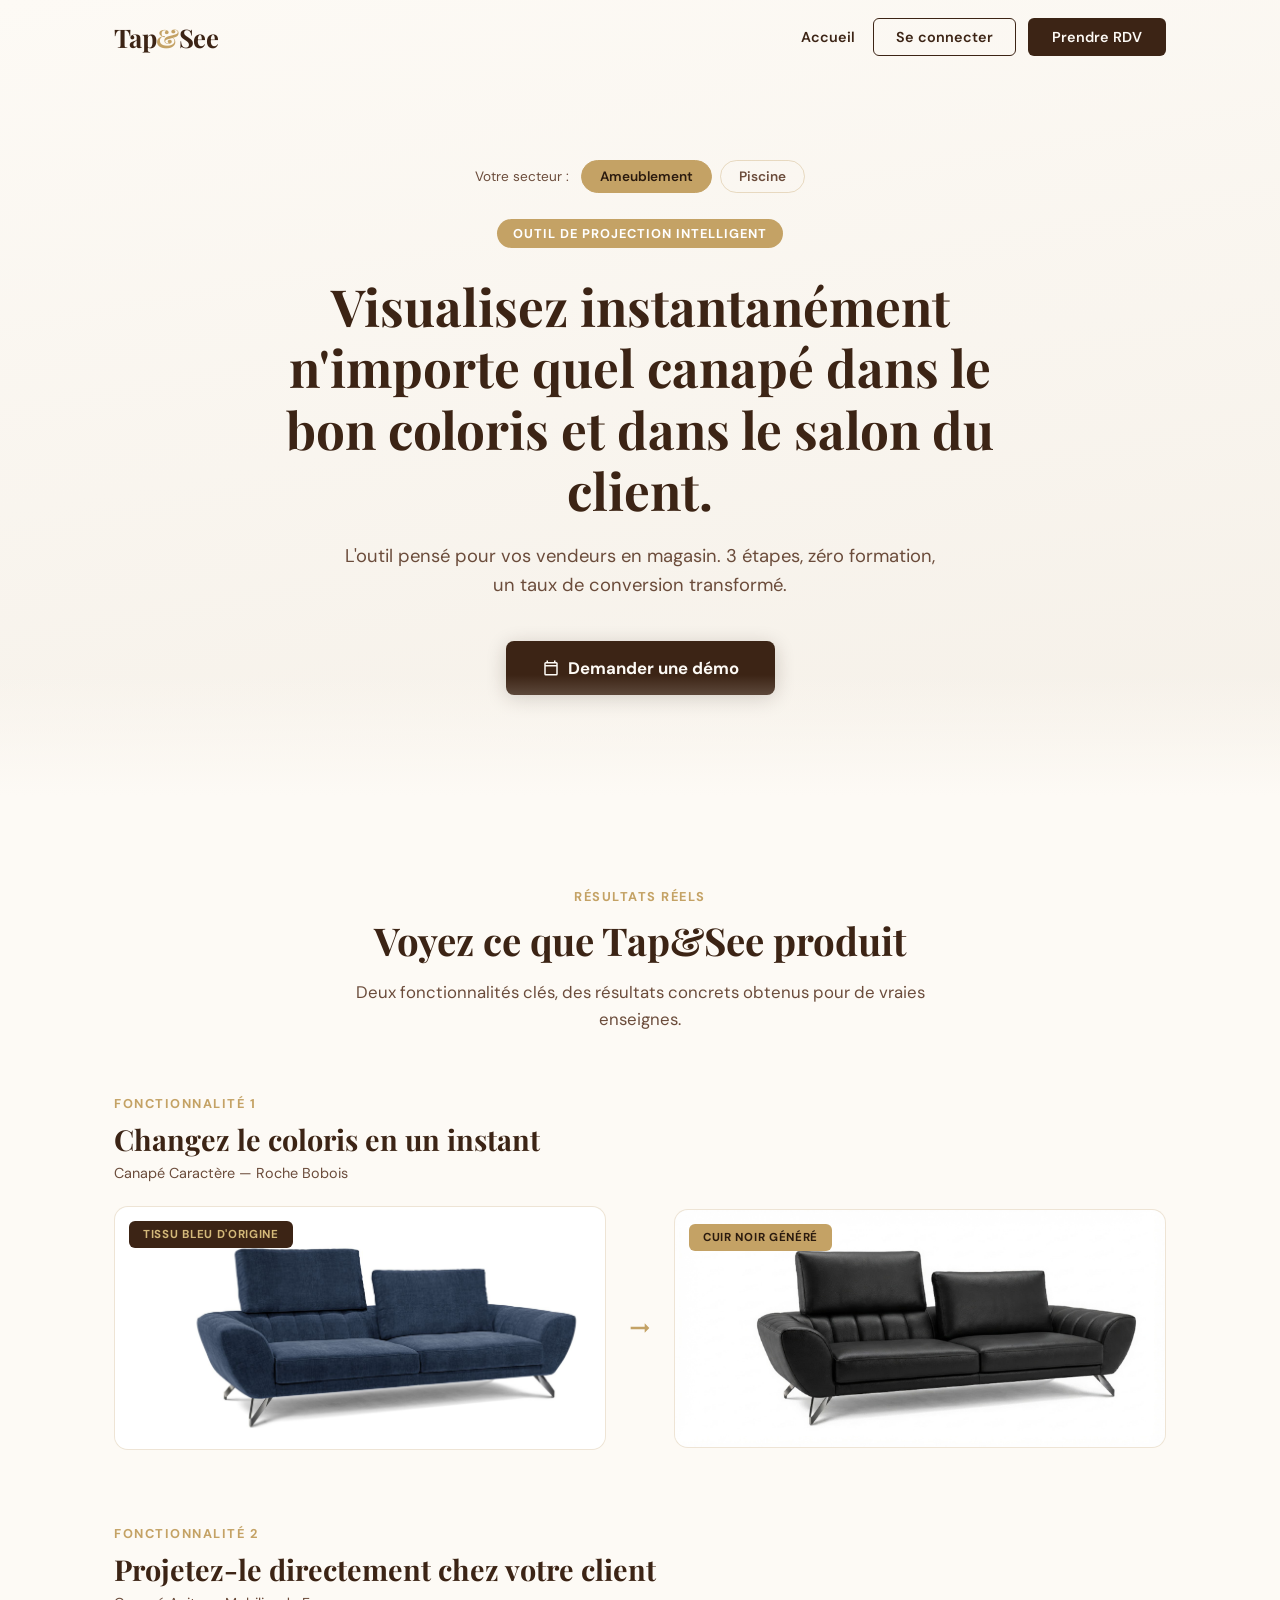
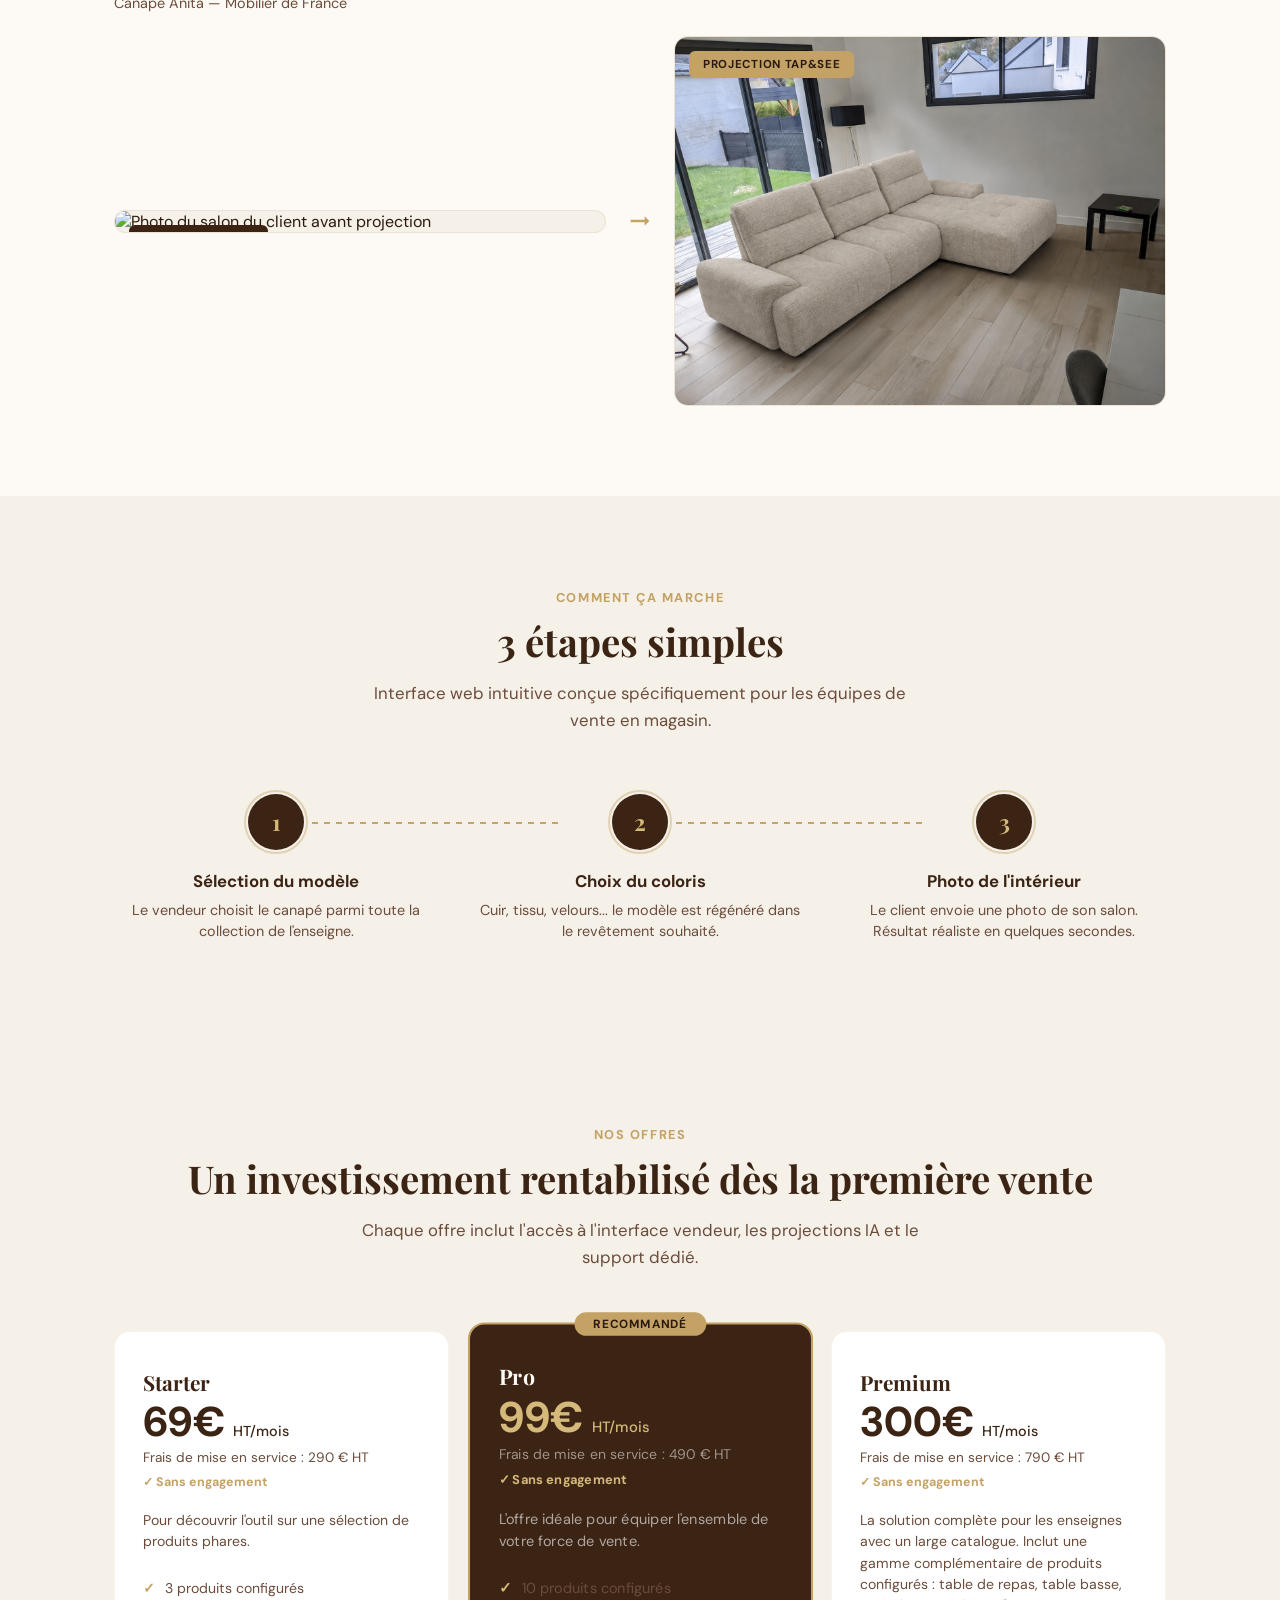
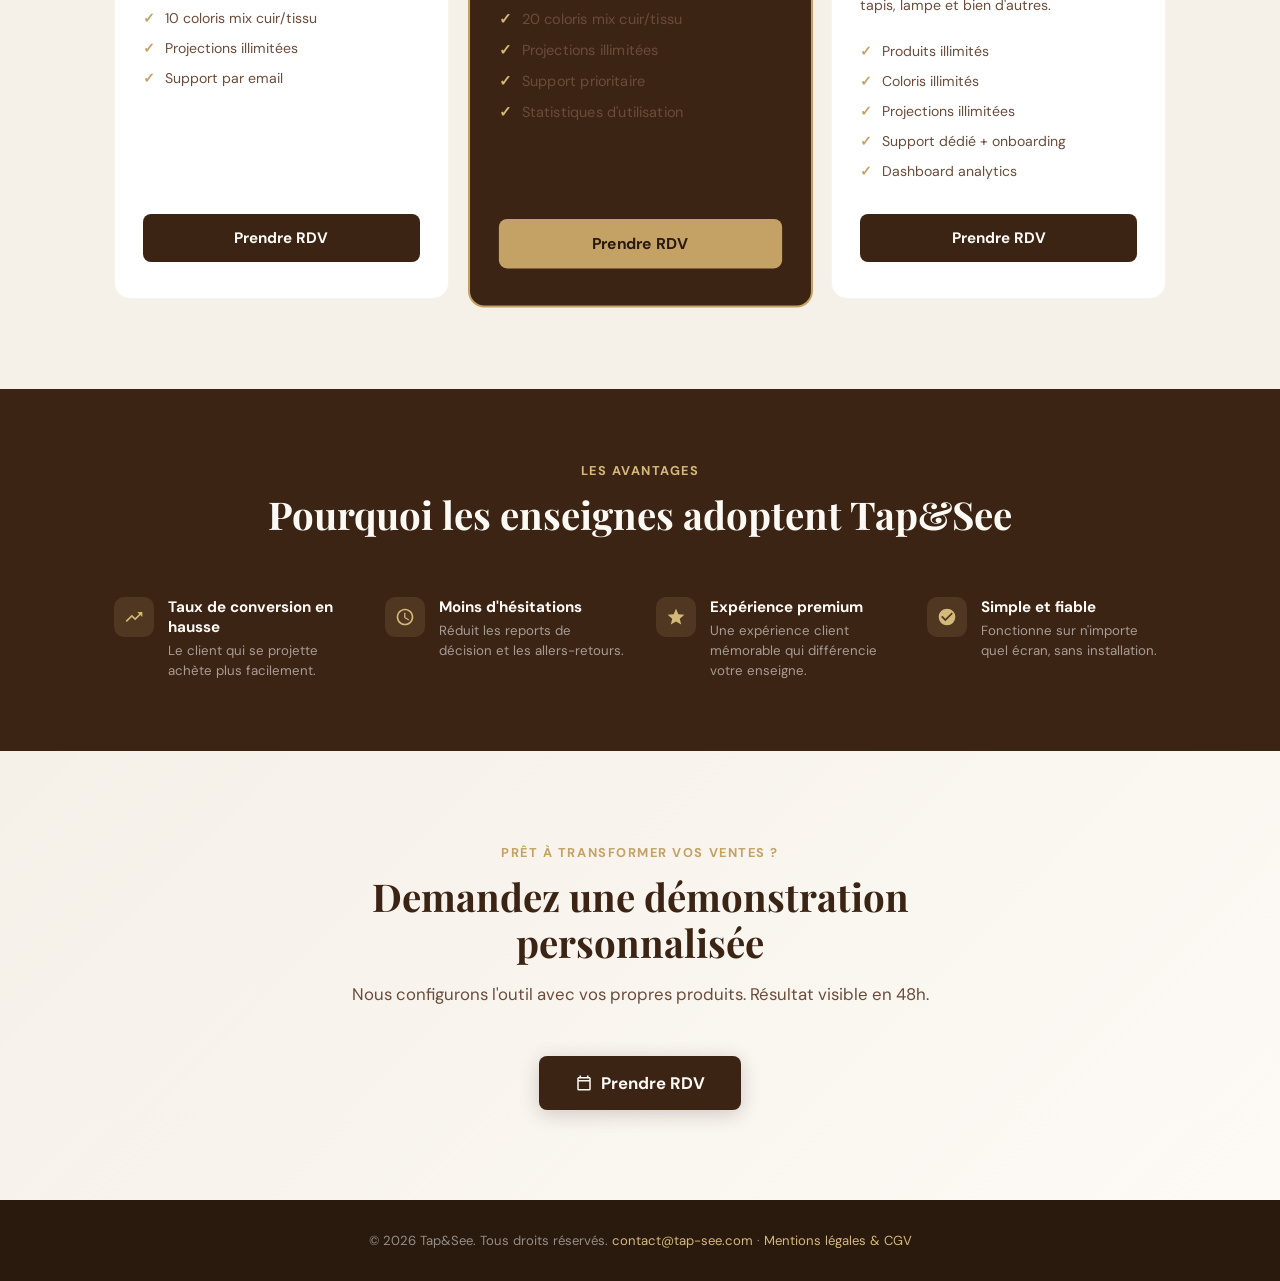
==== ameublement.html @ 2d379037 "Section secteur : liens directs vers les pages dédiées - Les cartes Ameublement / Piscine deviennent" ====
<!DOCTYPE html>
<html lang="fr">
<head>
<meta charset="UTF-8">
<meta name="viewport" content="width=device-width, initial-scale=1.0">
<title>Tap&See — Projection canapé et mobilier pour magasins d'ameublement</title>
<meta name="description" content="Projetez n'importe quel canapé, dans le bon coloris, directement dans le salon de votre client. L'outil de projection IA pensé pour les vendeurs en magasin d'ameublement.">
<link href="https://fonts.googleapis.com/css2?family=Playfair+Display:wght@400;600;700&family=DM+Sans:wght@400;500;600;700&display=swap" rel="stylesheet">
<link rel="stylesheet" href="styles.css">
</head>
<body>

<!-- HEADER -->
<header id="header">
  <div class="container">
    <a class="logo" href="index.html">Tap<span>&</span>See</a>
    <div class="nav-actions">
      <a href="index.html" class="nav-link">Accueil</a>
      <a href="https://tap-see-app.pages.dev/" target="_blank" class="cta-login">Se connecter</a>
      <a href="https://calendar.app.google/EBG8Vz6747GXaXhn7" target="_blank" class="cta-nav">Prendre RDV</a>
    </div>
  </div>
</header>

<!-- HERO -->
<section class="hero">
  <div class="container">
    <nav class="sector-pills" aria-label="Choisir un secteur">
      <span>Votre secteur :</span>
      <a href="ameublement.html" class="current">Ameublement</a>
      <a href="piscine.html">Piscine</a>
    </nav>
    <div class="badge">Outil de projection intelligent</div>
    <h1>Visualisez instantanément n'importe quel canapé dans le bon coloris et dans le salon du client.</h1>
    <p>L'outil pensé pour vos vendeurs en magasin. 3 étapes, zéro formation, un taux de conversion transformé.</p>
    <a href="https://calendar.app.google/EBG8Vz6747GXaXhn7" target="_blank" class="btn-primary">
      <svg viewBox="0 0 24 24"><path d="M19 4h-1V2h-2v2H8V2H6v2H5a2 2 0 00-2 2v14a2 2 0 002 2h14a2 2 0 002-2V6a2 2 0 00-2-2zm0 16H5V10h14v10zm0-12H5V6h14v2z"/></svg>
      Demander une démo
    </a>
  </div>
</section>

<!-- SHOWCASE -->
<section class="showcase" id="exemple">
  <div class="container">
    <div class="section-head reveal">
      <div class="section-label">Résultats réels</div>
      <h2 class="section-title">Voyez ce que Tap&See produit</h2>
      <p class="section-subtitle">Deux fonctionnalités clés, des résultats concrets obtenus pour de vraies enseignes.</p>
    </div>

    <!-- Bloc 1 — Changement de coloris -->
    <div class="showcase-block reveal">
      <div class="showcase-block-label">Fonctionnalité 1</div>
      <div class="showcase-block-title">Changez le coloris en un instant</div>
      <div class="showcase-block-model">Canapé Caractère — Roche Bobois</div>
      <div class="showcase-pair">
        <div class="showcase-img-wrap">
          <div class="stag before">Tissu bleu d'origine</div>
          <img src="caractere original.png" alt="Canapé Caractère Roche Bobois en tissu bleu marine">
        </div>
        <div class="showcase-arrow">
          <svg viewBox="0 0 24 24"><path d="M16.01 11H4v2h12.01v3L20 12l-3.99-4v3z"/></svg>
        </div>
        <div class="showcase-img-wrap">
          <div class="stag after">Cuir noir généré</div>
          <img src="caractère cuir noir.jpg" alt="Canapé Caractère Roche Bobois transformé en cuir noir par Tap&See">
        </div>
      </div>
    </div>

    <!-- Bloc 2 — Projection salon -->
    <div class="showcase-block reveal">
      <div class="showcase-block-label">Fonctionnalité 2</div>
      <div class="showcase-block-title">Projetez-le directement chez votre client</div>
      <div class="showcase-block-model">Canapé Anita — Mobilier de France</div>
      <div class="showcase-pair">
        <div class="showcase-img-wrap">
          <div class="stag before">Photo du client</div>
          <img src="original-client.jpg" alt="Photo du salon du client avant projection">
        </div>
        <div class="showcase-arrow">
          <svg viewBox="0 0 24 24"><path d="M16.01 11H4v2h12.01v3L20 12l-3.99-4v3z"/></svg>
        </div>
        <div class="showcase-img-wrap">
          <div class="stag after">Projection Tap&See</div>
          <img src="anita-projection.png" alt="Canapé Anita Mobilier de France projeté dans le salon du client par Tap&See">
        </div>
      </div>
    </div>
  </div>
</section>

<!-- STEPS -->
<section class="steps" id="etapes">
  <div class="container">
    <div class="section-head reveal">
      <div class="section-label">Comment ça marche</div>
      <h2 class="section-title">3 étapes simples</h2>
      <p class="section-subtitle">Interface web intuitive conçue spécifiquement pour les équipes de vente en magasin.</p>
    </div>
    <div class="steps-grid">
      <div class="step reveal">
        <div class="step-number">1</div>
        <div class="step-connector"></div>
        <h3>Sélection du modèle</h3>
        <p>Le vendeur choisit le canapé parmi toute la collection de l'enseigne.</p>
      </div>
      <div class="step reveal">
        <div class="step-number">2</div>
        <div class="step-connector"></div>
        <h3>Choix du coloris</h3>
        <p>Cuir, tissu, velours... le modèle est régénéré dans le revêtement souhaité.</p>
      </div>
      <div class="step reveal">
        <div class="step-number">3</div>
        <h3>Photo de l'intérieur</h3>
        <p>Le client envoie une photo de son salon. Résultat réaliste en quelques secondes.</p>
      </div>
    </div>
  </div>
</section>

<!-- PRICING -->
<section class="pricing" id="offres">
  <div class="container">
    <div class="section-head reveal">
      <div class="section-label">Nos offres</div>
      <h2 class="section-title">Un investissement rentabilisé dès la première vente</h2>
      <p class="section-subtitle">Chaque offre inclut l'accès à l'interface vendeur, les projections IA et le support dédié.</p>
    </div>
    <div class="pricing-grid">
      <!-- Starter -->
      <div class="price-card reveal">
        <div class="price-name">Starter</div>
        <div class="price-tag">69€ <small>HT/mois</small></div>
        <div class="price-setup">Frais de mise en service : 290 € HT</div>
        <div class="price-no-commit">✓ Sans engagement</div>
        <p class="price-desc">Pour découvrir l'outil sur une sélection de produits phares.</p>
        <ul class="price-feat">
          <li>3 produits configurés</li>
          <li>10 coloris mix cuir/tissu</li>
          <li>Projections illimitées</li>
          <li>Support par email</li>
        </ul>
        <a href="https://calendar.app.google/EBG8Vz6747GXaXhn7" target="_blank" class="btn-price">Prendre RDV</a>
      </div>
      <!-- Pro -->
      <div class="price-card featured reveal">
        <div class="featured-badge">Recommandé</div>
        <div class="price-name">Pro</div>
        <div class="price-tag">99€ <small>HT/mois</small></div>
        <div class="price-setup">Frais de mise en service : 490 € HT</div>
        <div class="price-no-commit">✓ Sans engagement</div>
        <p class="price-desc">L'offre idéale pour équiper l'ensemble de votre force de vente.</p>
        <ul class="price-feat">
          <li>10 produits configurés</li>
          <li>20 coloris mix cuir/tissu</li>
          <li>Projections illimitées</li>
          <li>Support prioritaire</li>
          <li>Statistiques d'utilisation</li>
        </ul>
        <a href="https://calendar.app.google/EBG8Vz6747GXaXhn7" target="_blank" class="btn-price">Prendre RDV</a>
      </div>
      <!-- Premium -->
      <div class="price-card reveal">
        <div class="price-name">Premium</div>
        <div class="price-tag">300€ <small>HT/mois</small></div>
        <div class="price-setup">Frais de mise en service : 790 € HT</div>
        <div class="price-no-commit">✓ Sans engagement</div>
        <p class="price-desc">La solution complète pour les enseignes avec un large catalogue. Inclut une gamme complémentaire de produits configurés : table de repas, table basse, tapis, lampe et bien d'autres.</p>
        <ul class="price-feat">
          <li>Produits illimités</li>
          <li>Coloris illimités</li>
          <li>Projections illimitées</li>
          <li>Support dédié + onboarding</li>
          <li>Dashboard analytics</li>
        </ul>
        <a href="https://calendar.app.google/EBG8Vz6747GXaXhn7" target="_blank" class="btn-price">Prendre RDV</a>
      </div>
    </div>
  </div>
</section>

<!-- ADVANTAGES -->
<section class="advantages">
  <div class="container">
    <div class="section-head reveal">
      <div class="section-label" style="color:var(--gold-light)">Les avantages</div>
      <h2 class="section-title" style="color:var(--cream)">Pourquoi les enseignes adoptent Tap&See</h2>
    </div>
    <div class="adv-grid">
      <div class="adv-item reveal">
        <div class="adv-icon"><svg viewBox="0 0 24 24"><path d="M16 6l2.29 2.29-4.88 4.88-4-4L2 16.59 3.41 18l6-6 4 4 6.3-6.29L22 12V6h-6z"/></svg></div>
        <div><h4>Taux de conversion en hausse</h4><p>Le client qui se projette achète plus facilement.</p></div>
      </div>
      <div class="adv-item reveal">
        <div class="adv-icon"><svg viewBox="0 0 24 24"><path d="M11.99 2C6.47 2 2 6.48 2 12s4.47 10 9.99 10C17.52 22 22 17.52 22 12S17.52 2 11.99 2zM12 20c-4.42 0-8-3.58-8-8s3.58-8 8-8 8 3.58 8 8-3.58 8-8 8zm.5-13H11v6l5.25 3.15.75-1.23-4.5-2.67V7z"/></svg></div>
        <div><h4>Moins d'hésitations</h4><p>Réduit les reports de décision et les allers-retours.</p></div>
      </div>
      <div class="adv-item reveal">
        <div class="adv-icon"><svg viewBox="0 0 24 24"><path d="M12 17.27L18.18 21l-1.64-7.03L22 9.24l-7.19-.61L12 2 9.19 8.63 2 9.24l5.46 4.73L5.82 21z"/></svg></div>
        <div><h4>Expérience premium</h4><p>Une expérience client mémorable qui différencie votre enseigne.</p></div>
      </div>
      <div class="adv-item reveal">
        <div class="adv-icon"><svg viewBox="0 0 24 24"><path d="M12 2a10 10 0 100 20 10 10 0 000-20zm-2 15l-5-5 1.41-1.41L10 14.17l7.59-7.59L19 8l-9 9z"/></svg></div>
        <div><h4>Simple et fiable</h4><p>Fonctionne sur n'importe quel écran, sans installation.</p></div>
      </div>
    </div>
  </div>
</section>

<!-- FINAL CTA -->
<section class="final-cta">
  <div class="container reveal">
    <div class="section-label">Prêt à transformer vos ventes ?</div>
    <h2 class="section-title">Demandez une démonstration personnalisée</h2>
    <p class="section-subtitle">Nous configurons l'outil avec vos propres produits. Résultat visible en 48h.</p>
    <a href="https://calendar.app.google/EBG8Vz6747GXaXhn7" target="_blank" class="btn-primary" style="margin-top:12px">
      <svg viewBox="0 0 24 24"><path d="M19 4h-1V2h-2v2H8V2H6v2H5a2 2 0 00-2 2v14a2 2 0 002 2h14a2 2 0 002-2V6a2 2 0 00-2-2zm0 16H5V10h14v10zm0-12H5V6h14v2z"/></svg>
      Prendre RDV
    </a>
  </div>
</section>

<!-- FOOTER -->
<footer>
  <div class="container">
    <p>© 2026 Tap&See. Tous droits réservés. <a href="mailto:contact@tap-see.com">contact@tap-see.com</a> · <a href="mentions-legales.html">Mentions légales & CGV</a></p>
  </div>
</footer>

<!-- FLOATING CTA -->
<a href="https://calendar.app.google/EBG8Vz6747GXaXhn7" target="_blank" class="floating-cta" id="floatingCta">
  <svg viewBox="0 0 24 24"><path d="M19 4h-1V2h-2v2H8V2H6v2H5a2 2 0 00-2 2v14a2 2 0 002 2h14a2 2 0 002-2V6a2 2 0 00-2-2zm0 16H5V10h14v10zm-7-7h5v5h-5v-5z"/></svg>
  <span class="tooltip">Prendre RDV</span>
</a>

<script src="main.js"></script>
</body>
</html>
---- styles.css ----
*,*::before,*::after{margin:0;padding:0;box-sizing:border-box}
:root{
  --brown-dark:#2A1A0E;
  --brown:#3C2415;
  --brown-mid:#6B4C3B;
  --gold:#C4A265;
  --gold-light:#D4B97A;
  --beige:#F5F0E8;
  --cream:#FDFAF5;
  --white:#fff;
  --bad:#A3372F;
  --bad-bg:#FBEDEC;
}
html{scroll-behavior:smooth;font-size:16px}
body{font-family:'DM Sans',sans-serif;color:var(--brown-dark);background:var(--cream);overflow-x:hidden}

/* ── UTILITIES ── */
.container{max-width:1100px;margin:0 auto;padding:0 24px}
.reveal{opacity:0;transform:translateY(40px);transition:opacity .7s ease,transform .7s ease}
.reveal.visible{opacity:1;transform:translateY(0)}

/* ── HEADER / NAV ── */
header{position:fixed;top:0;left:0;width:100%;z-index:100;padding:18px 0;transition:background .3s,box-shadow .3s}
header.scrolled{background:rgba(253,250,245,.95);backdrop-filter:blur(8px);box-shadow:0 2px 20px rgba(42,26,14,.08)}
header .container{display:flex;align-items:center;justify-content:space-between}
.logo{font-family:'Playfair Display',serif;font-size:1.6rem;font-weight:700;color:var(--brown);letter-spacing:-.02em}
.logo span{color:var(--gold)}
header .nav-actions{display:flex;align-items:center;gap:12px}
header .cta-login{border:1.5px solid var(--brown);color:var(--brown);padding:9px 22px;border-radius:6px;text-decoration:none;font-weight:600;font-size:.9rem;transition:background .25s,color .25s,transform .25s;background:transparent}
header .cta-login:hover{background:var(--brown);color:var(--cream);transform:translateY(-1px)}
header .cta-nav{background:var(--brown);color:var(--cream);padding:10px 24px;border-radius:6px;text-decoration:none;font-weight:600;font-size:.9rem;transition:background .25s,transform .25s}
header .cta-nav:hover{background:var(--brown-mid);transform:translateY(-1px)}

/* ── HERO ── */
.hero{padding:160px 0 100px;text-align:center;background:linear-gradient(170deg,var(--cream) 0%,var(--beige) 100%);position:relative;overflow:hidden}
.hero::after{content:'';position:absolute;bottom:0;left:0;width:100%;height:120px;background:linear-gradient(to bottom,transparent,var(--cream))}
.hero h1{font-family:'Playfair Display',serif;font-size:clamp(2rem,5vw,3.2rem);font-weight:700;color:var(--brown);max-width:800px;margin:0 auto 20px;line-height:1.2}
.hero p{font-size:1.15rem;color:var(--brown-mid);max-width:600px;margin:0 auto 40px;line-height:1.6}
.hero .badge{display:inline-block;background:var(--gold);color:var(--white);padding:6px 16px;border-radius:20px;font-size:.8rem;font-weight:700;letter-spacing:.08em;text-transform:uppercase;margin-bottom:28px}
.btn-primary{display:inline-flex;align-items:center;gap:8px;background:var(--brown);color:var(--cream);padding:16px 36px;border-radius:8px;text-decoration:none;font-weight:700;font-size:1.05rem;transition:all .3s;box-shadow:0 4px 20px rgba(42,26,14,.2)}
.btn-primary:hover{background:var(--gold);color:var(--brown-dark);transform:translateY(-2px);box-shadow:0 8px 30px rgba(196,162,101,.3)}
.btn-primary svg{width:18px;height:18px;fill:currentColor}

/* ── SECTION SHARED ── */
section{padding:90px 0}
.section-label{display:inline-block;color:var(--gold);font-weight:700;font-size:.8rem;letter-spacing:.12em;text-transform:uppercase;margin-bottom:12px}
.section-title{font-family:'Playfair Display',serif;font-size:clamp(1.6rem,3.5vw,2.4rem);font-weight:700;color:var(--brown);margin-bottom:16px;line-height:1.2}
.section-subtitle{color:var(--brown-mid);font-size:1.05rem;max-width:580px;line-height:1.6}
.section-head{text-align:center;margin-bottom:60px}
.section-head .section-subtitle{margin:0 auto}

/* ── STEPS ── */
.steps{background:var(--beige)}
.steps-grid{display:grid;grid-template-columns:repeat(auto-fit,minmax(240px,1fr));gap:40px;counter-reset:step}
.step{text-align:center;position:relative}
.step-number{width:56px;height:56px;border-radius:50%;background:var(--brown);color:var(--gold-light);font-family:'Playfair Display',serif;font-size:1.4rem;font-weight:700;display:flex;align-items:center;justify-content:center;margin:0 auto 20px;position:relative}
.step-number::after{content:'';position:absolute;inset:-4px;border-radius:50%;border:2px solid var(--gold);opacity:.4}
.step h3{font-size:1.05rem;font-weight:700;color:var(--brown);margin-bottom:8px}
.step p{color:var(--brown-mid);font-size:.9rem;line-height:1.5}
.step-connector{display:none}
@media(min-width:768px){
  .step-connector{display:block;position:absolute;top:28px;left:calc(50% + 36px);width:calc(100% - 72px);height:2px;background:repeating-linear-gradient(90deg,var(--gold),var(--gold) 6px,transparent 6px,transparent 12px)}
  .step:last-child .step-connector{display:none}
}

/* ── SHOWCASE ── */
.showcase{background:var(--cream)}
.showcase-block{margin-bottom:72px}
.showcase-block:last-child{margin-bottom:0}
.showcase-block-label{display:inline-block;color:var(--gold);font-weight:700;font-size:.8rem;letter-spacing:.12em;text-transform:uppercase;margin-bottom:8px}
.showcase-block-title{font-family:'Playfair Display',serif;font-size:clamp(1.3rem,2.5vw,1.8rem);font-weight:700;color:var(--brown);margin-bottom:6px}
.showcase-block-model{font-size:.9rem;color:var(--brown-mid);margin-bottom:24px}
.showcase-pair{display:grid;grid-template-columns:1fr auto 1fr;gap:0;align-items:center}
@media(max-width:700px){.showcase-pair{grid-template-columns:1fr;gap:16px}}
.showcase-img-wrap{border-radius:14px;overflow:hidden;background:var(--beige);position:relative;border:1px solid rgba(196,162,101,.15)}
.showcase-img-wrap img{width:100%;height:100%;object-fit:cover;display:block}
.showcase-img-wrap .stag{position:absolute;top:14px;left:14px;padding:6px 14px;border-radius:6px;font-size:.72rem;font-weight:700;letter-spacing:.06em;text-transform:uppercase}
.stag.before{background:var(--brown);color:var(--gold-light)}
.stag.after{background:var(--gold);color:var(--brown-dark)}
.showcase-arrow{display:flex;flex-direction:column;align-items:center;justify-content:center;padding:0 20px;color:var(--gold);font-weight:700;font-size:.75rem;letter-spacing:.08em;text-transform:uppercase;gap:6px}
.showcase-arrow svg{width:28px;height:28px;fill:var(--gold)}
@media(max-width:700px){.showcase-arrow{flex-direction:row;padding:0}.showcase-arrow svg{width:20px;height:20px}}

/* ── MULTI-MODEL ROW (bassins) ── */
.model-row{display:flex;flex-wrap:wrap;gap:14px;align-items:stretch;justify-content:center;margin-top:8px}
.model-card{flex:1 1 210px;max-width:250px}
.model-card .showcase-img-wrap{aspect-ratio:4/3}
.model-card p{margin-top:10px;font-size:.85rem;font-weight:600;color:var(--brown);text-align:center}
.model-sep{display:flex;align-items:center;color:var(--gold);flex:0 0 auto}
.model-sep svg{width:20px;height:20px;fill:var(--gold)}
@media(max-width:700px){.model-sep{display:none}}

/* ── FIABILITÉ / HALLUCINATION ── */
.hallu{background:var(--beige)}
.hallu-grid{display:grid;grid-template-columns:repeat(3,1fr);gap:24px;margin-bottom:52px}
@media(max-width:860px){.hallu-grid{grid-template-columns:1fr;max-width:420px;margin-left:auto;margin-right:auto}}
.hallu-card .showcase-img-wrap{aspect-ratio:1/1}
.hallu-caption{margin-top:14px;font-size:.85rem;color:var(--brown-mid);line-height:1.5;text-align:center}
.hallu-caption--bad{color:var(--bad);font-weight:600}
.hallu-caption--good{color:var(--brown);font-weight:600}
.stag.bad{background:var(--bad);color:#fff}
.pin{position:absolute;transform:translate(-50%,-50%);background:rgba(163,55,47,.95);color:#fff;font-size:.66rem;font-weight:700;padding:4px 10px;border-radius:20px;white-space:nowrap;box-shadow:0 2px 10px rgba(0,0,0,.3);pointer-events:none}
.hallu-compare{display:grid;grid-template-columns:1fr 1fr;gap:24px}
@media(max-width:700px){.hallu-compare{grid-template-columns:1fr}}
.compare-col{background:var(--white);border-radius:14px;padding:30px 28px;border:1px solid rgba(196,162,101,.15)}
.compare-col--bad{border-color:rgba(163,55,47,.25)}
.compare-col h4{font-family:'Playfair Display',serif;font-size:1.1rem;margin-bottom:16px;color:var(--brown)}
.compare-col--bad h4{color:var(--bad)}
.compare-col ul{list-style:none}
.compare-col li{position:relative;padding:7px 0 7px 24px;font-size:.88rem;color:var(--brown-mid);line-height:1.5}
.compare-col--bad li::before{content:'✕';position:absolute;left:0;top:7px;color:var(--bad);font-weight:700}
.compare-col--good li::before{content:'✓';position:absolute;left:0;top:7px;color:var(--gold);font-weight:700}

/* ── PRICING ── */
.pricing{background:var(--beige)}
.pricing-grid{display:grid;grid-template-columns:repeat(auto-fit,minmax(280px,1fr));gap:24px;align-items:stretch}
.price-card{background:var(--white);border-radius:16px;padding:36px 28px;border:1px solid rgba(196,162,101,.12);display:flex;flex-direction:column;transition:transform .35s,box-shadow .35s}
.price-card:hover{transform:translateY(-4px);box-shadow:0 12px 40px rgba(42,26,14,.08)}
.price-card.featured{background:var(--brown);color:var(--cream);border:2px solid var(--gold);position:relative;transform:scale(1.03)}
.price-card.featured:hover{transform:scale(1.03) translateY(-4px)}
.price-card.featured .price-tag{color:var(--gold-light)}
.price-card.featured .price-name{color:var(--cream)}
.price-card.featured .price-desc{color:rgba(255,255,255,.6)}
.price-card.featured .price-feat{color:rgba(255,255,255,.8)}
.price-card.featured .price-feat li::before{color:var(--gold-light)}
.price-card.featured .btn-price{background:var(--gold);color:var(--brown-dark)}
.price-card.featured .btn-price:hover{background:var(--gold-light)}
.featured-badge{position:absolute;top:-12px;left:50%;transform:translateX(-50%);background:var(--gold);color:var(--brown-dark);padding:4px 18px;border-radius:20px;font-size:.72rem;font-weight:700;letter-spacing:.08em;text-transform:uppercase;white-space:nowrap}
.price-name{font-family:'Playfair Display',serif;font-size:1.3rem;font-weight:700;color:var(--brown);margin-bottom:6px}
.price-tag{font-size:2.6rem;font-weight:700;color:var(--brown);line-height:1}
.price-tag small{font-size:.9rem;font-weight:500}
.price-setup{font-size:.85rem;color:var(--brown-mid);margin:6px 0 8px}
.price-card.featured .price-setup{color:rgba(255,255,255,.5)}
.price-no-commit{font-size:.78rem;color:var(--gold);font-weight:700;margin-bottom:20px;display:flex;align-items:center;gap:4px}
.price-card.featured .price-no-commit{color:var(--gold-light)}
.price-desc{font-size:.88rem;color:var(--brown-mid);margin-bottom:20px;line-height:1.5}
.price-feat{list-style:none;margin-bottom:28px;flex:1}
.price-feat li{padding:6px 0;font-size:.88rem;color:var(--brown-mid);position:relative;padding-left:22px}
.price-feat li::before{content:'✓';position:absolute;left:0;color:var(--gold);font-weight:700}
.btn-price{display:block;text-align:center;padding:14px;border-radius:8px;background:var(--brown);color:var(--cream);text-decoration:none;font-weight:700;font-size:.95rem;transition:all .25s}
.btn-price:hover{background:var(--brown-mid);transform:translateY(-1px)}

/* ── ADVANTAGES ── */
.advantages{background:var(--brown);color:var(--cream);padding:70px 0}
.adv-grid{display:grid;grid-template-columns:repeat(auto-fit,minmax(220px,1fr));gap:32px}
.adv-item{display:flex;align-items:flex-start;gap:14px}
.adv-icon{width:40px;height:40px;border-radius:10px;background:rgba(196,162,101,.15);display:flex;align-items:center;justify-content:center;flex-shrink:0}
.adv-icon svg{width:20px;height:20px;fill:var(--gold-light)}
.adv-item h4{font-size:.95rem;font-weight:700;color:var(--cream);margin-bottom:4px}
.adv-item p{font-size:.83rem;color:rgba(255,255,255,.55);line-height:1.5}

/* ── FINAL CTA ── */
.final-cta{background:linear-gradient(135deg,var(--beige),var(--cream));text-align:center;padding:90px 0}
.final-cta .section-title{max-width:600px;margin:0 auto 16px}
.final-cta .section-subtitle{margin:0 auto 36px}

/* ── FOOTER ── */
footer{background:var(--brown-dark);color:rgba(255,255,255,.5);text-align:center;padding:32px 0;font-size:.82rem}
footer a{color:var(--gold-light);text-decoration:none}

/* ── FLOATING BTN ── */
.floating-cta{position:fixed;bottom:28px;right:28px;z-index:99;background:var(--gold);color:var(--brown-dark);width:60px;height:60px;border-radius:50%;display:flex;align-items:center;justify-content:center;box-shadow:0 4px 20px rgba(196,162,101,.4);cursor:pointer;transition:transform .3s,box-shadow .3s;text-decoration:none}
.floating-cta:hover{transform:scale(1.1);box-shadow:0 6px 28px rgba(196,162,101,.5)}
.floating-cta svg{width:26px;height:26px;fill:var(--brown-dark)}
.floating-cta .tooltip{position:absolute;right:72px;background:var(--brown);color:var(--cream);padding:8px 16px;border-radius:8px;font-size:.8rem;font-weight:600;white-space:nowrap;opacity:0;pointer-events:none;transition:opacity .3s}
.floating-cta:hover .tooltip{opacity:1}

/* ── RESPONSIVE ── */
@media(max-width:600px){
  section{padding:60px 0}
  .hero{padding:130px 0 70px}
  .pricing-grid{gap:16px}
  .price-card.featured{transform:none}
  .price-card.featured:hover{transform:translateY(-4px)}
  .floating-cta{bottom:18px;right:18px;width:52px;height:52px}
}
/* ══════════════════════════════════════════
   ÉLÉMENTS COMMUNS AJOUTÉS (page d'accueil)
   ══════════════════════════════════════════ */

/* ── LOGO CLIQUABLE ── */
a.logo{text-decoration:none}

/* ── NAV : lien secteurs ── */
header .nav-link{color:var(--brown);text-decoration:none;font-weight:600;font-size:.9rem;padding:9px 6px;transition:color .25s}
header .nav-link:hover{color:var(--gold)}
@media(max-width:600px){header .nav-link{display:none}}

/* ── HERO : double CTA ── */
.hero-actions{display:flex;flex-wrap:wrap;gap:14px;justify-content:center}
.btn-secondary{display:inline-flex;align-items:center;gap:8px;border:1.5px solid var(--brown);color:var(--brown);padding:16px 32px;border-radius:8px;text-decoration:none;font-weight:700;font-size:1.05rem;transition:all .3s;background:transparent}
.btn-secondary:hover{background:var(--brown);color:var(--cream);transform:translateY(-2px)}
.btn-secondary svg{width:18px;height:18px;fill:currentColor}

/* ── CARTES PROBLÈME / PROMESSE ── */
.why{background:var(--cream)}
.why-grid{display:grid;grid-template-columns:repeat(auto-fit,minmax(260px,1fr));gap:24px}
.why-card{background:var(--white);border-radius:16px;padding:32px 28px;border:1px solid rgba(196,162,101,.15);transition:transform .35s,box-shadow .35s}
.why-card:hover{transform:translateY(-4px);box-shadow:0 12px 40px rgba(42,26,14,.08)}
.why-icon{width:44px;height:44px;border-radius:12px;background:rgba(196,162,101,.15);display:flex;align-items:center;justify-content:center;margin-bottom:18px}
.why-icon svg{width:22px;height:22px;fill:var(--gold)}
.why-card h3{font-family:'Playfair Display',serif;font-size:1.15rem;font-weight:700;color:var(--brown);margin-bottom:10px}
.why-card p{font-size:.92rem;color:var(--brown-mid);line-height:1.6}

/* ── FILTRE SECTEUR (accueil) ── */
.sector{background:var(--beige)}
.sector-switch{display:flex;flex-wrap:wrap;gap:20px;justify-content:center}
.sector-btn{flex:1 1 300px;max-width:400px;background:var(--white);border:2px solid rgba(196,162,101,.25);border-radius:16px;padding:26px 24px;text-decoration:none;display:flex;align-items:center;gap:18px;transition:border-color .3s,box-shadow .3s,transform .3s}
.sector-btn:hover{transform:translateY(-3px);border-color:var(--gold);box-shadow:0 12px 32px rgba(42,26,14,.1)}
.sector-btn-icon{width:52px;height:52px;border-radius:14px;background:rgba(196,162,101,.15);display:flex;align-items:center;justify-content:center;flex-shrink:0}
.sector-btn-icon svg{width:28px;height:28px;fill:var(--gold)}
.sector-btn-text{flex:1}
.sector-btn-name{display:block;font-family:'Playfair Display',serif;font-size:1.25rem;font-weight:700;color:var(--brown);margin-bottom:3px}
.sector-btn-desc{display:block;font-size:.85rem;color:var(--brown-mid);line-height:1.4}
.sector-btn-arrow{flex-shrink:0;display:flex;align-items:center;transition:transform .3s}
.sector-btn-arrow svg{width:24px;height:24px;fill:var(--gold)}
.sector-btn:hover .sector-btn-arrow{transform:translateX(4px)}

/* ── SÉLECTEUR DE SECTEUR (pages dédiées, dans le hero) ── */
.sector-pills{display:flex;flex-wrap:wrap;align-items:center;justify-content:center;gap:8px;margin-bottom:26px;font-size:.85rem}
.sector-pills>span{color:var(--brown-mid);margin-right:4px}
.sector-pills a{color:var(--brown-mid);text-decoration:none;padding:7px 18px;border-radius:20px;font-weight:600;border:1.5px solid rgba(196,162,101,.35);transition:background .25s,color .25s,border-color .25s}
.sector-pills a:hover{border-color:var(--gold);color:var(--brown)}
.sector-pills a.current{background:var(--gold);border-color:var(--gold);color:var(--brown-dark)}

/* ── HEADER COMPACT SUR MOBILE ── */
header .cta-login,header .cta-nav{white-space:nowrap}
@media(max-width:480px){
  header{padding:12px 0}
  header .container{padding:0 16px}
  .logo{font-size:1.25rem}
  header .nav-actions{gap:8px}
  header .cta-login{padding:8px 12px;font-size:.78rem}
  header .cta-nav{padding:8px 14px;font-size:.78rem}
  .hero{padding:112px 0 70px}
}
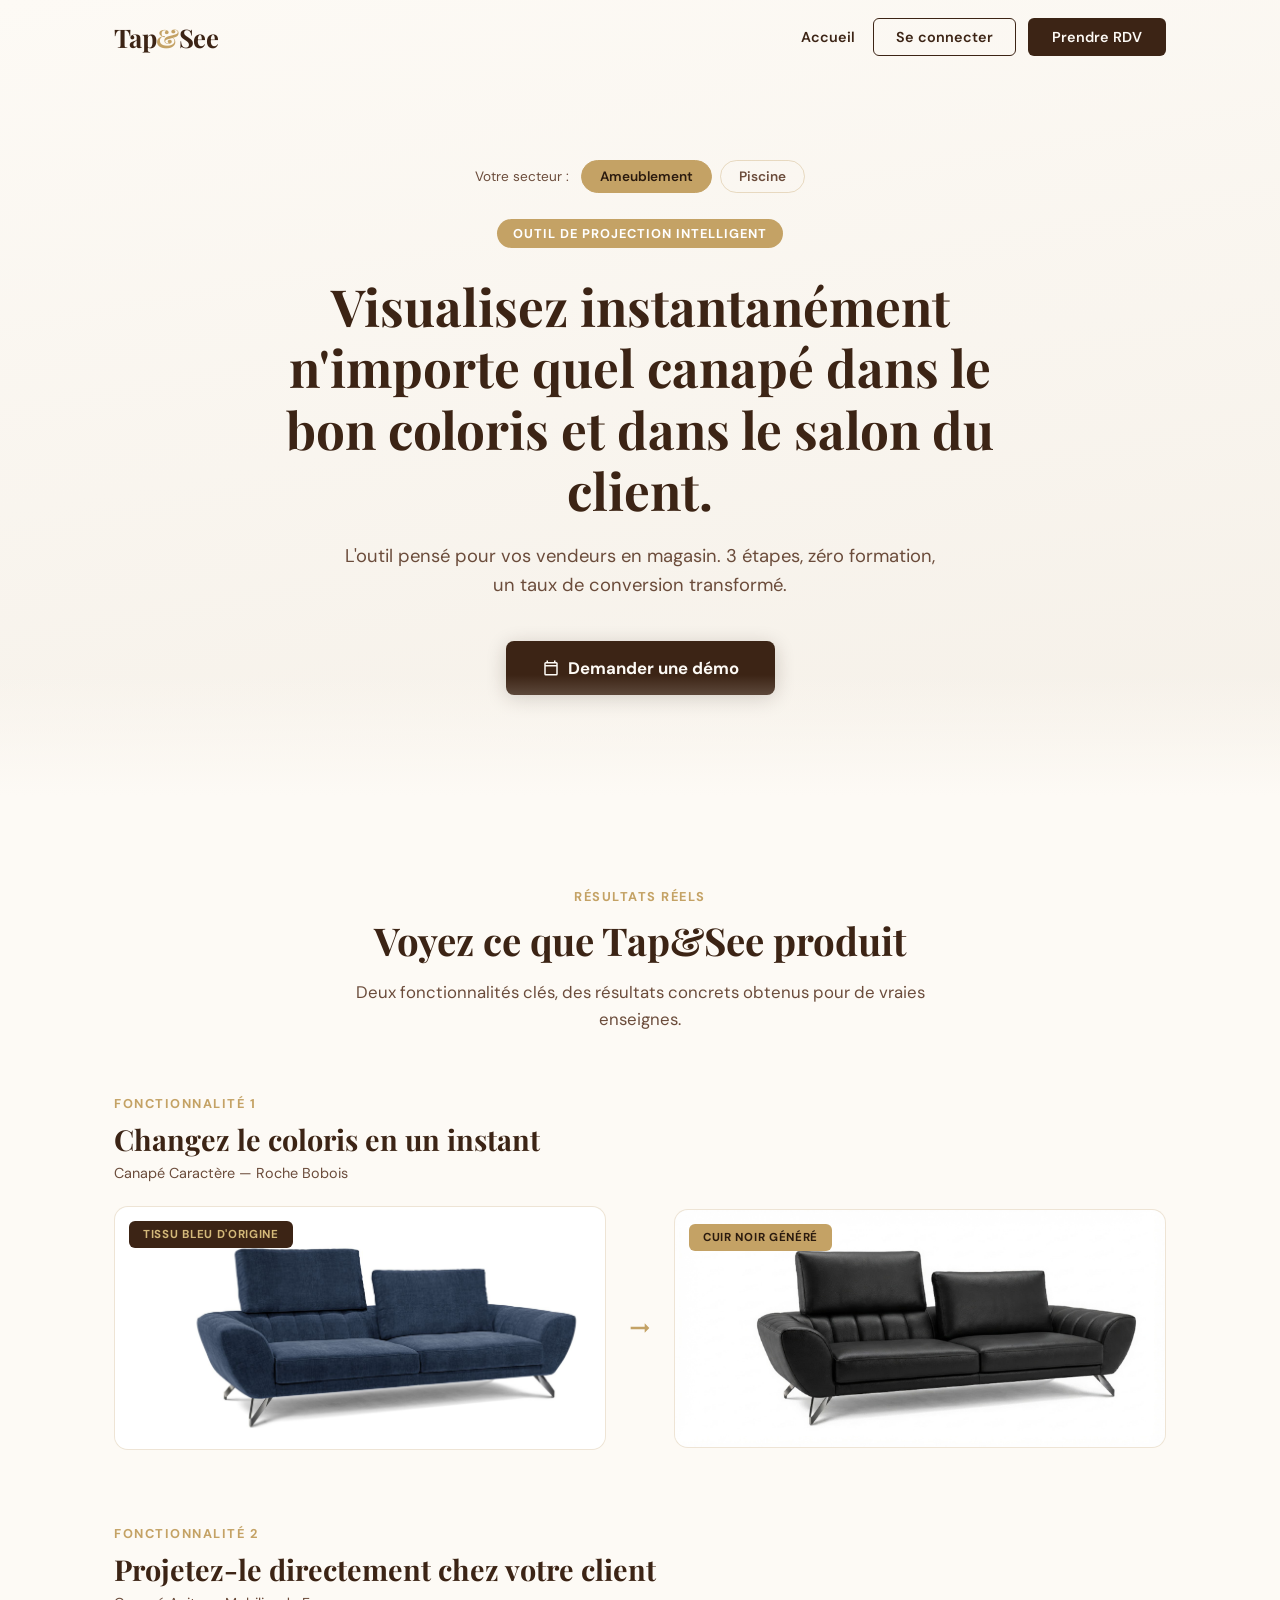
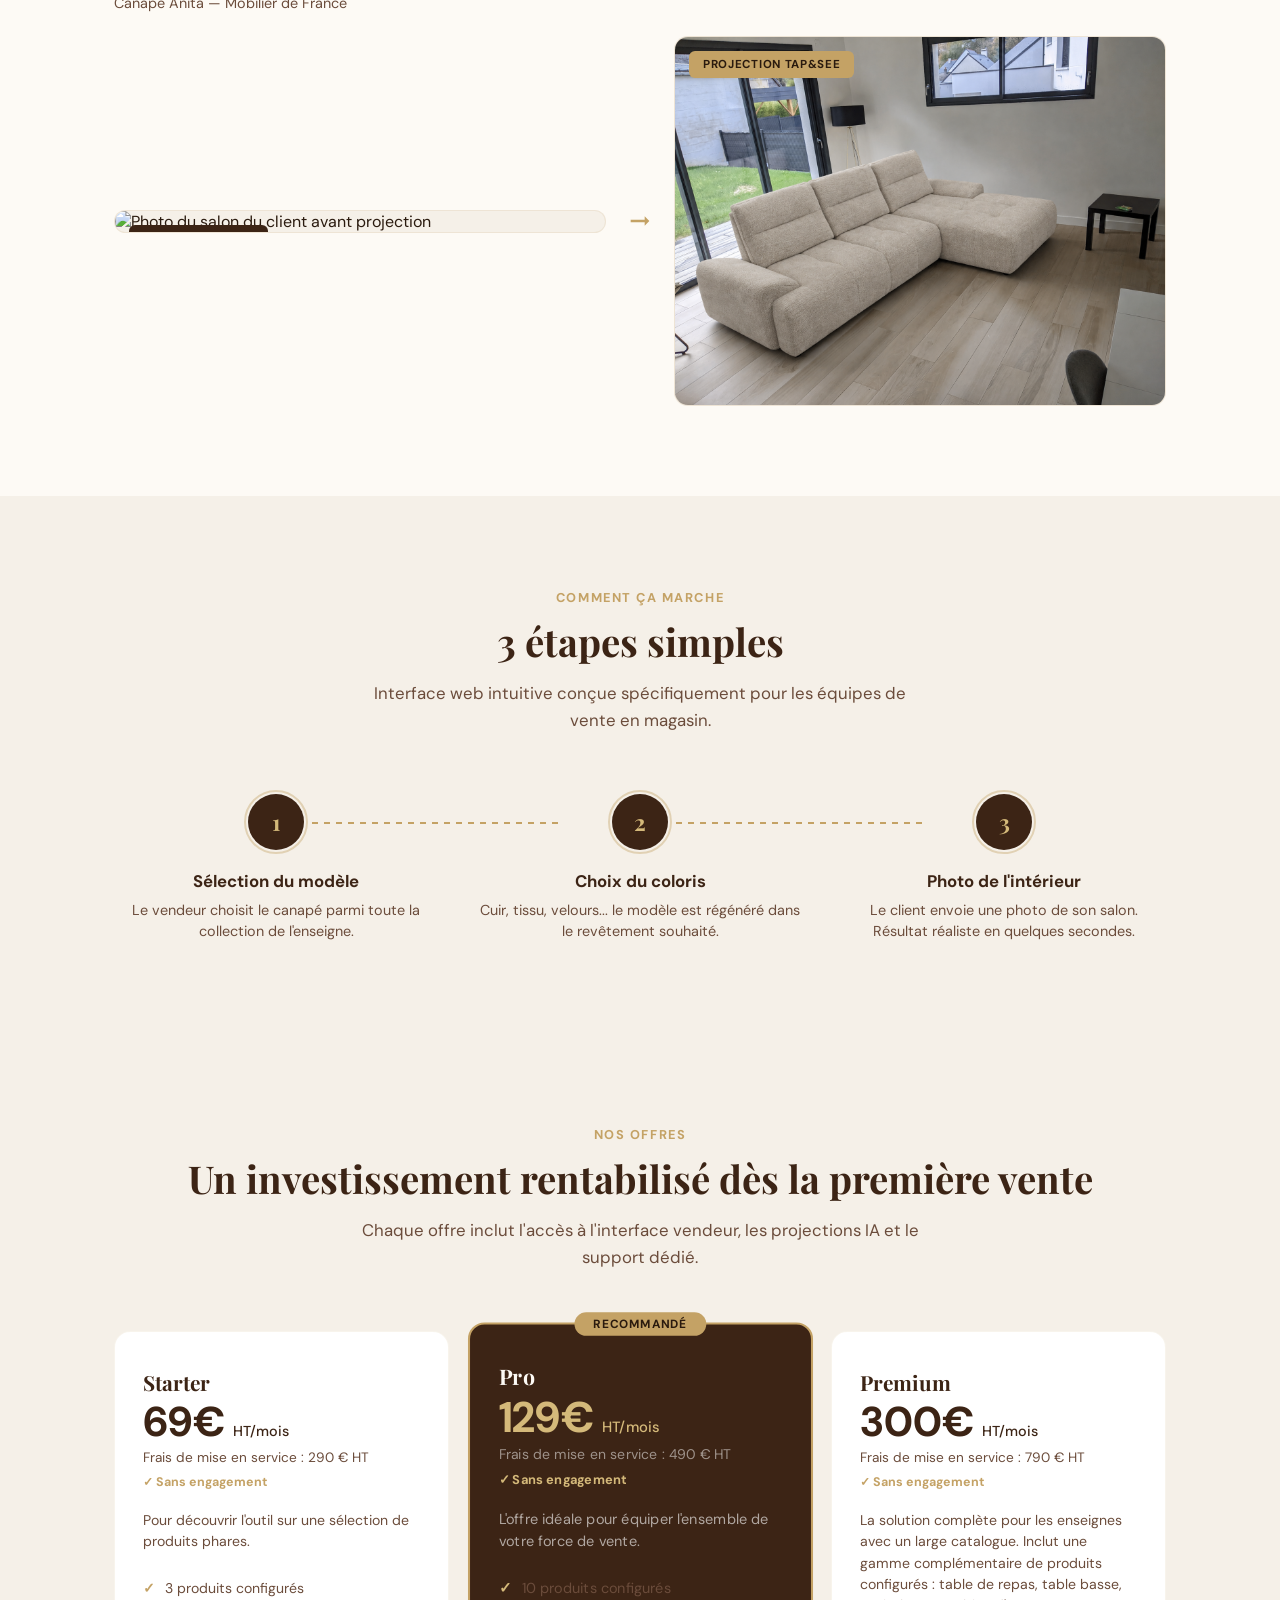
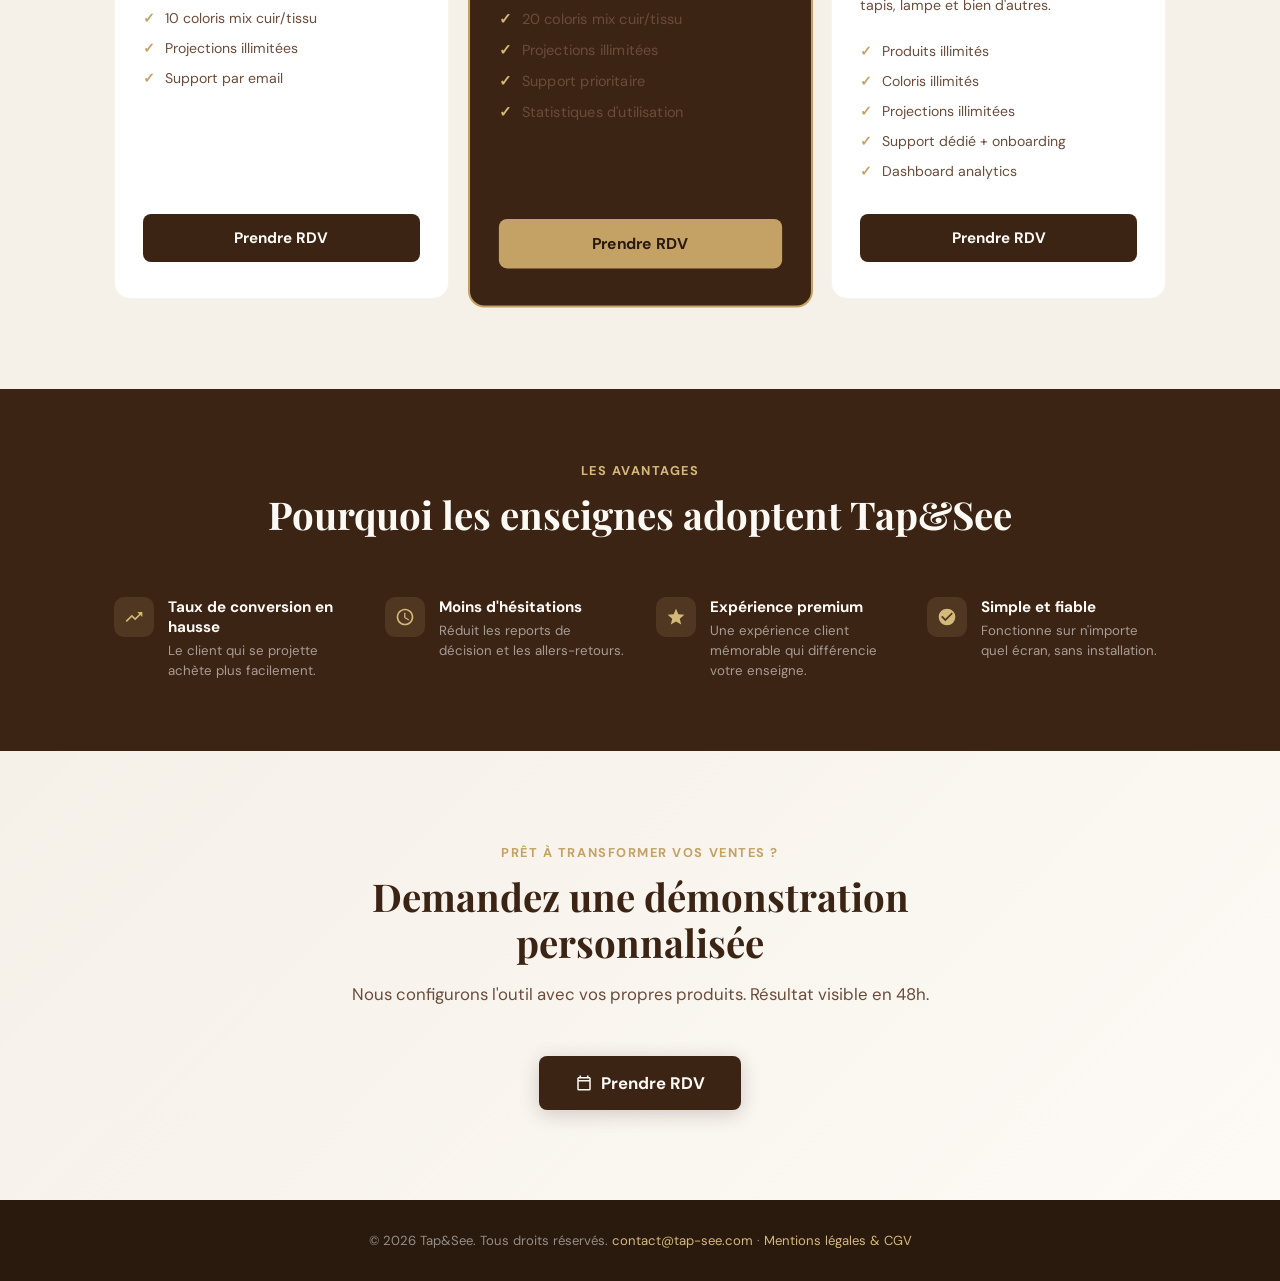
==== commit f62af219: "Ameublement : pack Pro passe de 99 € à 129 € HT/mois Co-Authored-By: Claude Opus 5.5 <noreply@anthro" ====
--- a/ameublement.html
+++ b/ameublement.html
@@ -149,7 +149,7 @@
       <div class="price-card featured reveal">
         <div class="featured-badge">Recommandé</div>
         <div class="price-name">Pro</div>
-        <div class="price-tag">99€ <small>HT/mois</small></div>
+        <div class="price-tag">129€ <small>HT/mois</small></div>
         <div class="price-setup">Frais de mise en service : 490 € HT</div>
         <div class="price-no-commit">✓ Sans engagement</div>
         <p class="price-desc">L'offre idéale pour équiper l'ensemble de votre force de vente.</p>
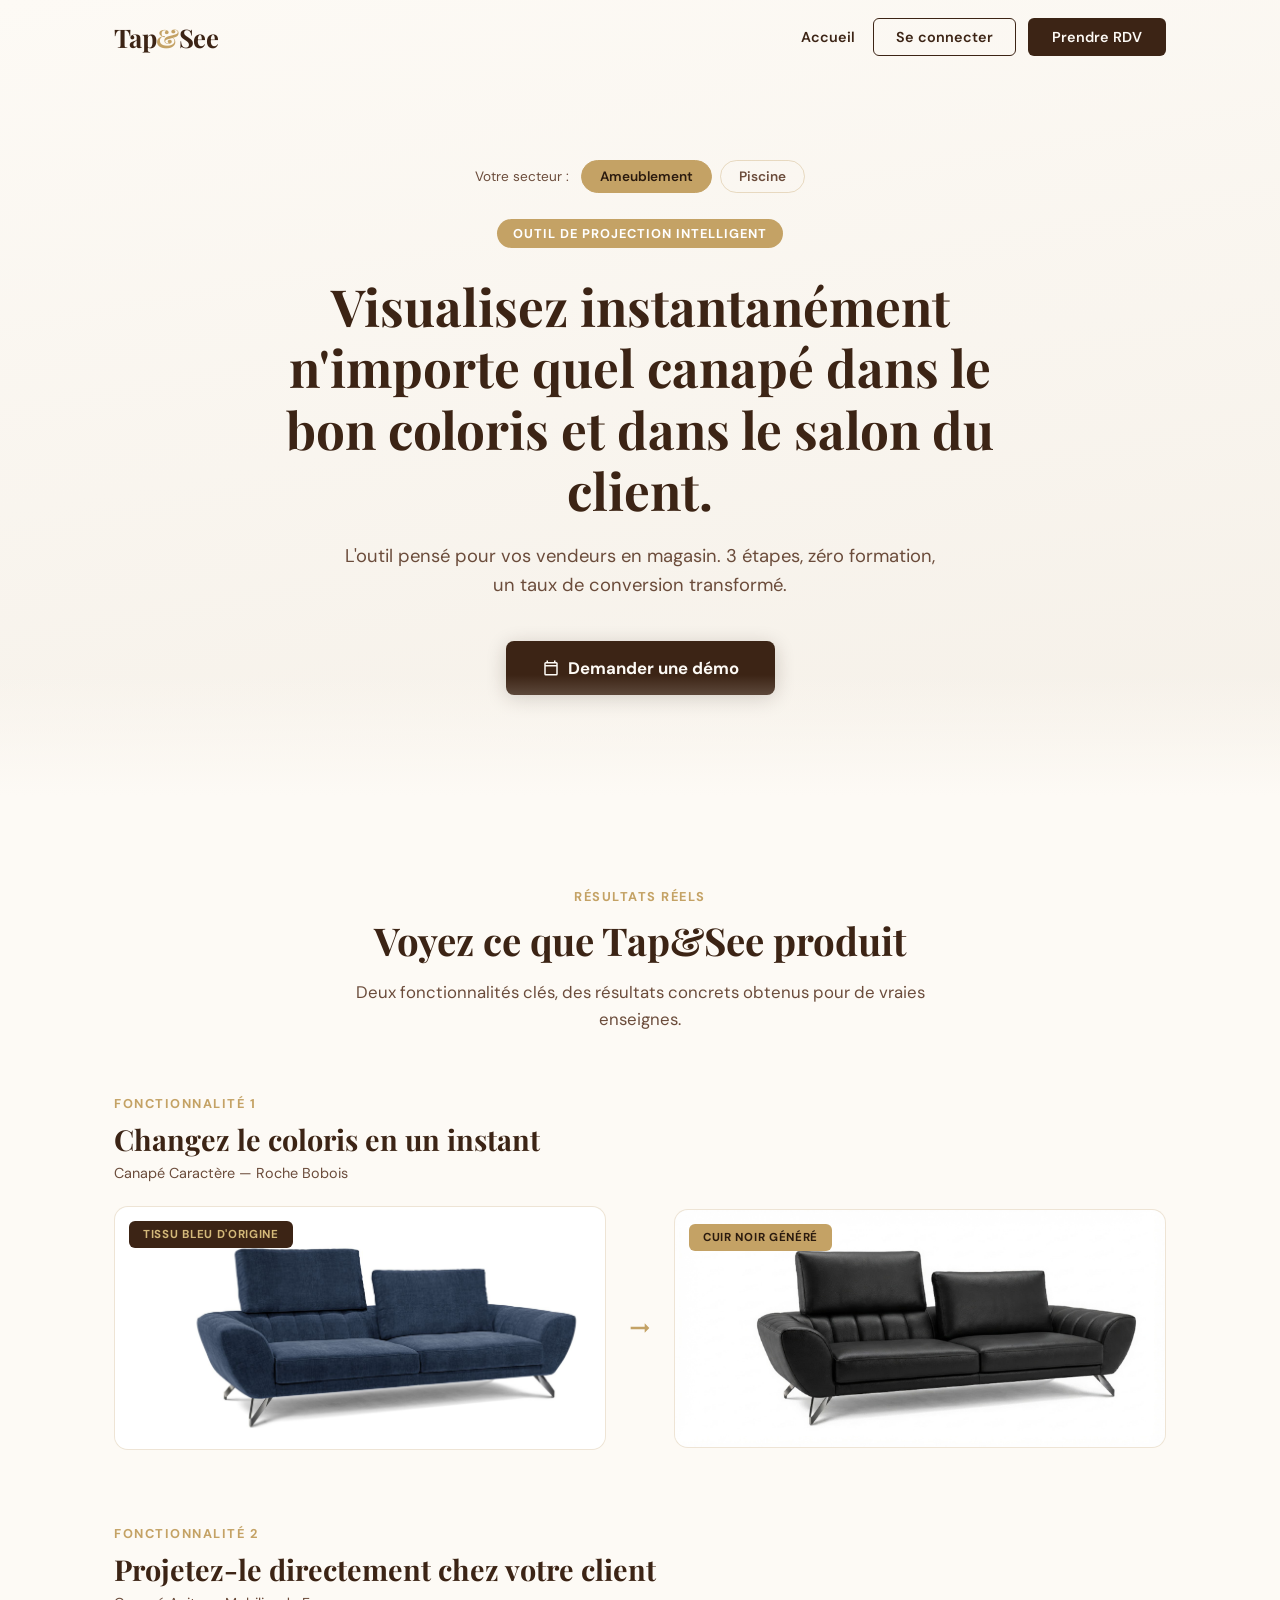
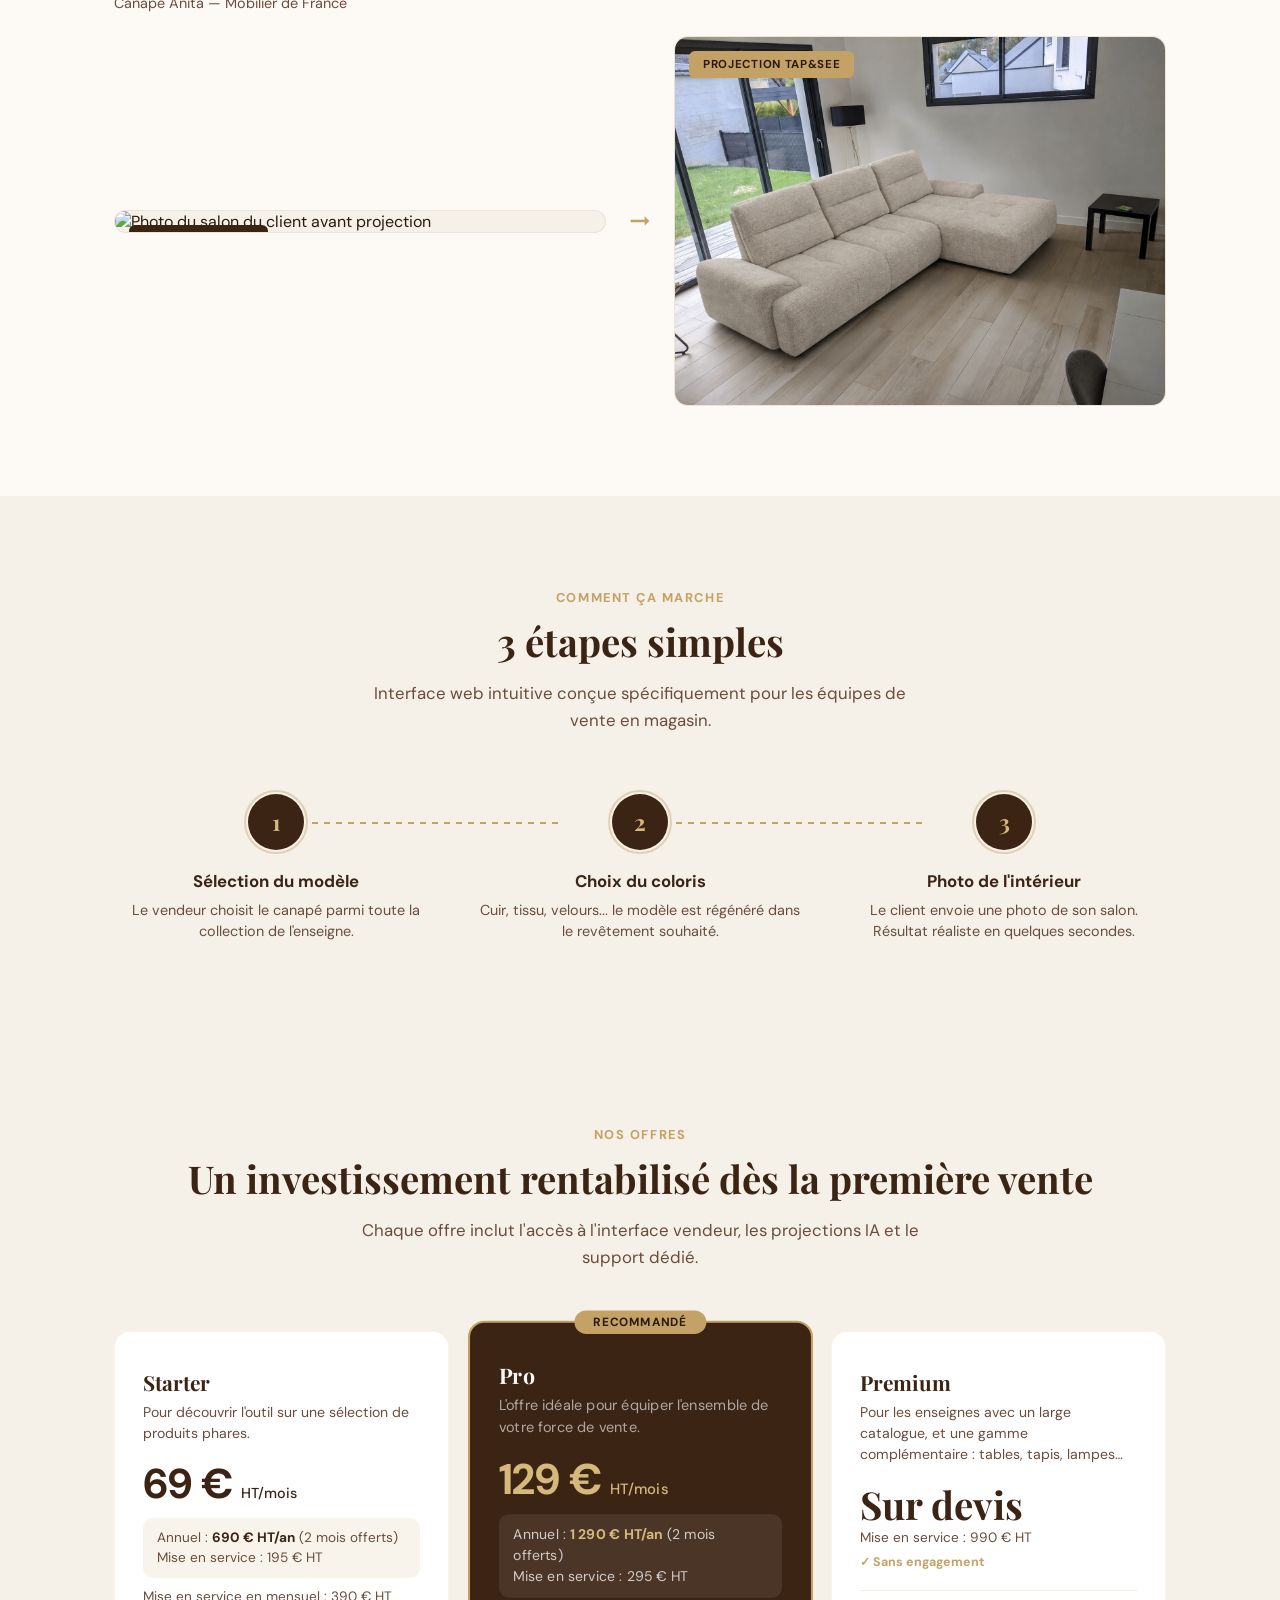
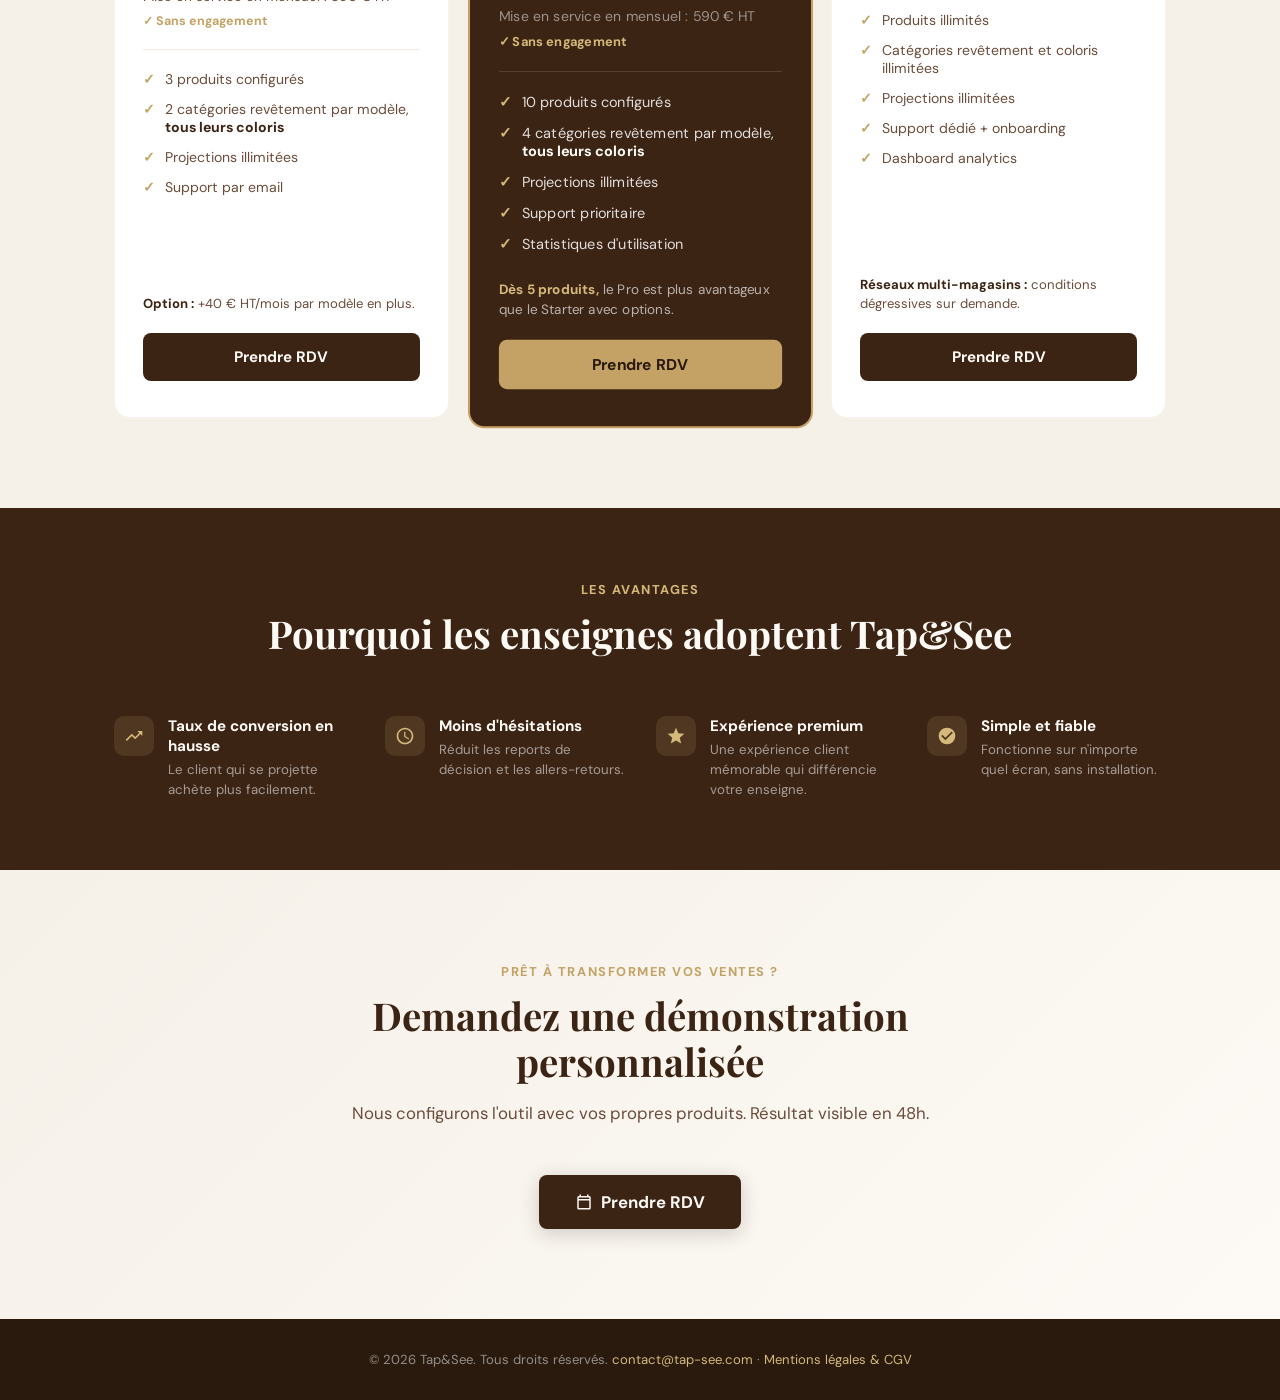
==== commit 57080e6c: "Ameublement : nouvelle grille tarifaire (mensuel/annuel, Premium sur devis) Co-Authored-By: Claude O" ====
--- a/ameublement.html
+++ b/ameublement.html
@@ -129,53 +129,58 @@
       <h2 class="section-title">Un investissement rentabilisé dès la première vente</h2>
       <p class="section-subtitle">Chaque offre inclut l'accès à l'interface vendeur, les projections IA et le support dédié.</p>
     </div>
-    <div class="pricing-grid">
+    <div class="pricing-grid pricing-grid--detailed">
       <!-- Starter -->
       <div class="price-card reveal">
         <div class="price-name">Starter</div>
-        <div class="price-tag">69€ <small>HT/mois</small></div>
-        <div class="price-setup">Frais de mise en service : 290 € HT</div>
+        <p class="price-desc">Pour découvrir l'outil sur une sélection de produits phares.</p>
+        <div class="price-tag">69 € <small>HT/mois</small></div>
+        <div class="price-annual">Annuel : <strong>690 € HT/an</strong> (2 mois offerts)<br>Mise en service : 195 € HT</div>
+        <div class="price-setup">Mise en service en mensuel : 390 € HT</div>
         <div class="price-no-commit">✓ Sans engagement</div>
-        <p class="price-desc">Pour découvrir l'outil sur une sélection de produits phares.</p>
         <ul class="price-feat">
           <li>3 produits configurés</li>
-          <li>10 coloris mix cuir/tissu</li>
+          <li>2 catégories revêtement par modèle, <strong>tous leurs coloris</strong></li>
           <li>Projections illimitées</li>
           <li>Support par email</li>
         </ul>
+        <p class="price-note"><strong>Option :</strong> +40 € HT/mois par modèle en plus.</p>
         <a href="https://calendar.app.google/EBG8Vz6747GXaXhn7" target="_blank" class="btn-price">Prendre RDV</a>
       </div>
       <!-- Pro -->
       <div class="price-card featured reveal">
         <div class="featured-badge">Recommandé</div>
         <div class="price-name">Pro</div>
-        <div class="price-tag">129€ <small>HT/mois</small></div>
-        <div class="price-setup">Frais de mise en service : 490 € HT</div>
+        <p class="price-desc">L'offre idéale pour équiper l'ensemble de votre force de vente.</p>
+        <div class="price-tag">129 € <small>HT/mois</small></div>
+        <div class="price-annual">Annuel : <strong>1 290 € HT/an</strong> (2 mois offerts)<br>Mise en service : 295 € HT</div>
+        <div class="price-setup">Mise en service en mensuel : 590 € HT</div>
         <div class="price-no-commit">✓ Sans engagement</div>
-        <p class="price-desc">L'offre idéale pour équiper l'ensemble de votre force de vente.</p>
         <ul class="price-feat">
           <li>10 produits configurés</li>
-          <li>20 coloris mix cuir/tissu</li>
+          <li>4 catégories revêtement par modèle, <strong>tous leurs coloris</strong></li>
           <li>Projections illimitées</li>
           <li>Support prioritaire</li>
           <li>Statistiques d'utilisation</li>
         </ul>
+        <p class="price-note"><strong>Dès 5 produits,</strong> le Pro est plus avantageux que le Starter avec options.</p>
         <a href="https://calendar.app.google/EBG8Vz6747GXaXhn7" target="_blank" class="btn-price">Prendre RDV</a>
       </div>
       <!-- Premium -->
       <div class="price-card reveal">
         <div class="price-name">Premium</div>
-        <div class="price-tag">300€ <small>HT/mois</small></div>
-        <div class="price-setup">Frais de mise en service : 790 € HT</div>
+        <p class="price-desc">Pour les enseignes avec un large catalogue, et une gamme complémentaire : tables, tapis, lampes…</p>
+        <div class="price-tag price-tag-quote">Sur devis</div>
+        <div class="price-setup">Mise en service : 990 € HT</div>
         <div class="price-no-commit">✓ Sans engagement</div>
-        <p class="price-desc">La solution complète pour les enseignes avec un large catalogue. Inclut une gamme complémentaire de produits configurés : table de repas, table basse, tapis, lampe et bien d'autres.</p>
         <ul class="price-feat">
           <li>Produits illimités</li>
-          <li>Coloris illimités</li>
+          <li>Catégories revêtement et coloris illimitées</li>
           <li>Projections illimitées</li>
           <li>Support dédié + onboarding</li>
           <li>Dashboard analytics</li>
         </ul>
+        <p class="price-note"><strong>Réseaux multi-magasins :</strong> conditions dégressives sur demande.</p>
         <a href="https://calendar.app.google/EBG8Vz6747GXaXhn7" target="_blank" class="btn-price">Prendre RDV</a>
       </div>
     </div>
--- a/styles.css
+++ b/styles.css
@@ -137,6 +137,20 @@
 .price-feat{list-style:none;margin-bottom:28px;flex:1}
 .price-feat li{padding:6px 0;font-size:.88rem;color:var(--brown-mid);position:relative;padding-left:22px}
 .price-feat li::before{content:'✓';position:absolute;left:0;color:var(--gold);font-weight:700}
+.price-annual{font-size:.85rem;color:var(--brown-mid);background:rgba(196,162,101,.12);border-radius:10px;padding:10px 14px;margin:12px 0 4px;line-height:1.5}
+.price-annual strong{color:var(--brown)}
+.price-card.featured .price-annual{background:rgba(255,255,255,.08);color:rgba(255,255,255,.75)}
+.price-card.featured .price-annual strong{color:var(--gold-light)}
+.price-tag-quote{font-family:'Playfair Display',serif;font-size:2.4rem}
+.pricing-grid--detailed .price-feat{border-top:1px solid rgba(196,162,101,.2);padding-top:14px;margin-bottom:20px}
+.pricing-grid--detailed .featured .price-feat{border-top-color:rgba(255,255,255,.12)}
+.price-feat li strong{color:var(--brown)}
+.price-card.featured .price-feat li strong{color:var(--cream)}
+.price-note{font-size:.82rem;color:var(--brown-mid);line-height:1.45;margin-bottom:20px}
+.price-note strong{color:var(--brown)}
+.price-card.featured .price-note{color:rgba(255,255,255,.65)}
+.price-card.featured .price-note strong{color:var(--gold-light)}
+.pricing-grid--detailed .featured .price-feat li{color:rgba(255,255,255,.85)}
 .btn-price{display:block;text-align:center;padding:14px;border-radius:8px;background:var(--brown);color:var(--cream);text-decoration:none;font-weight:700;font-size:.95rem;transition:all .25s}
 .btn-price:hover{background:var(--brown-mid);transform:translateY(-1px)}
 
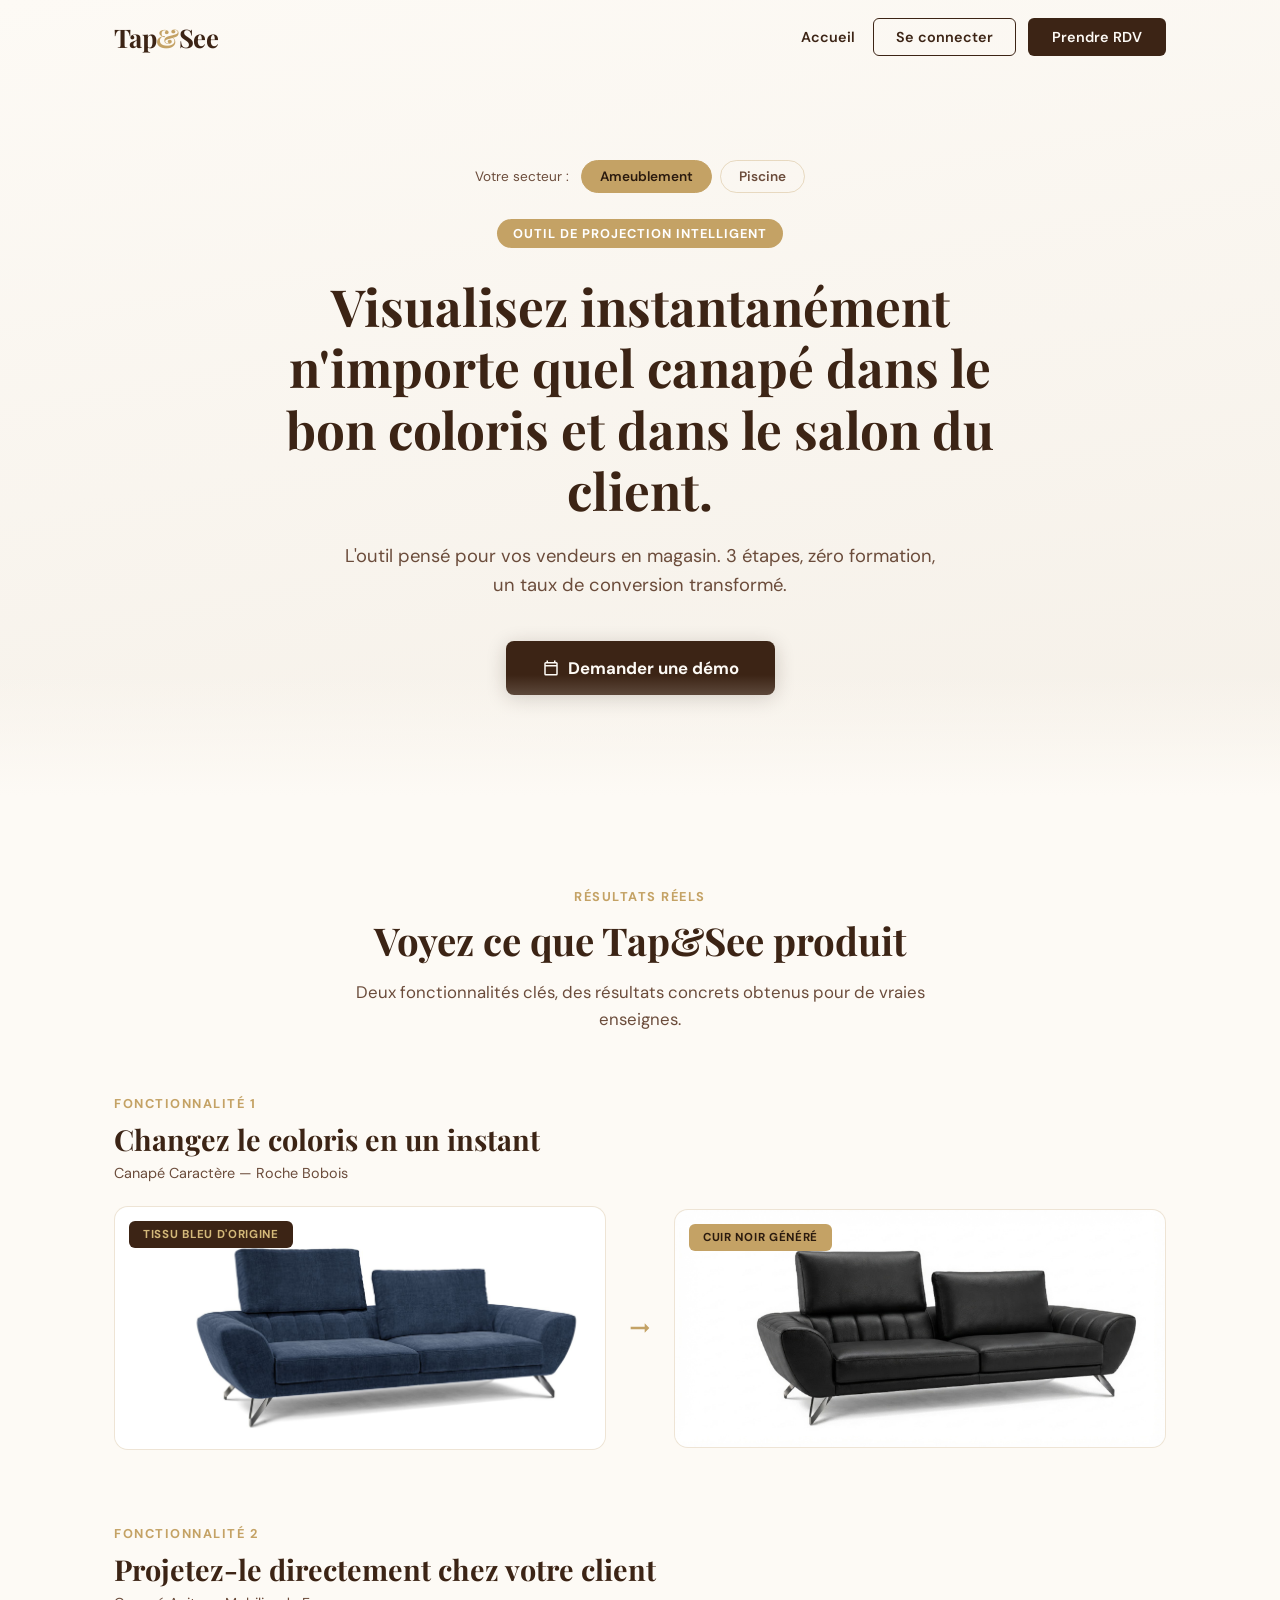
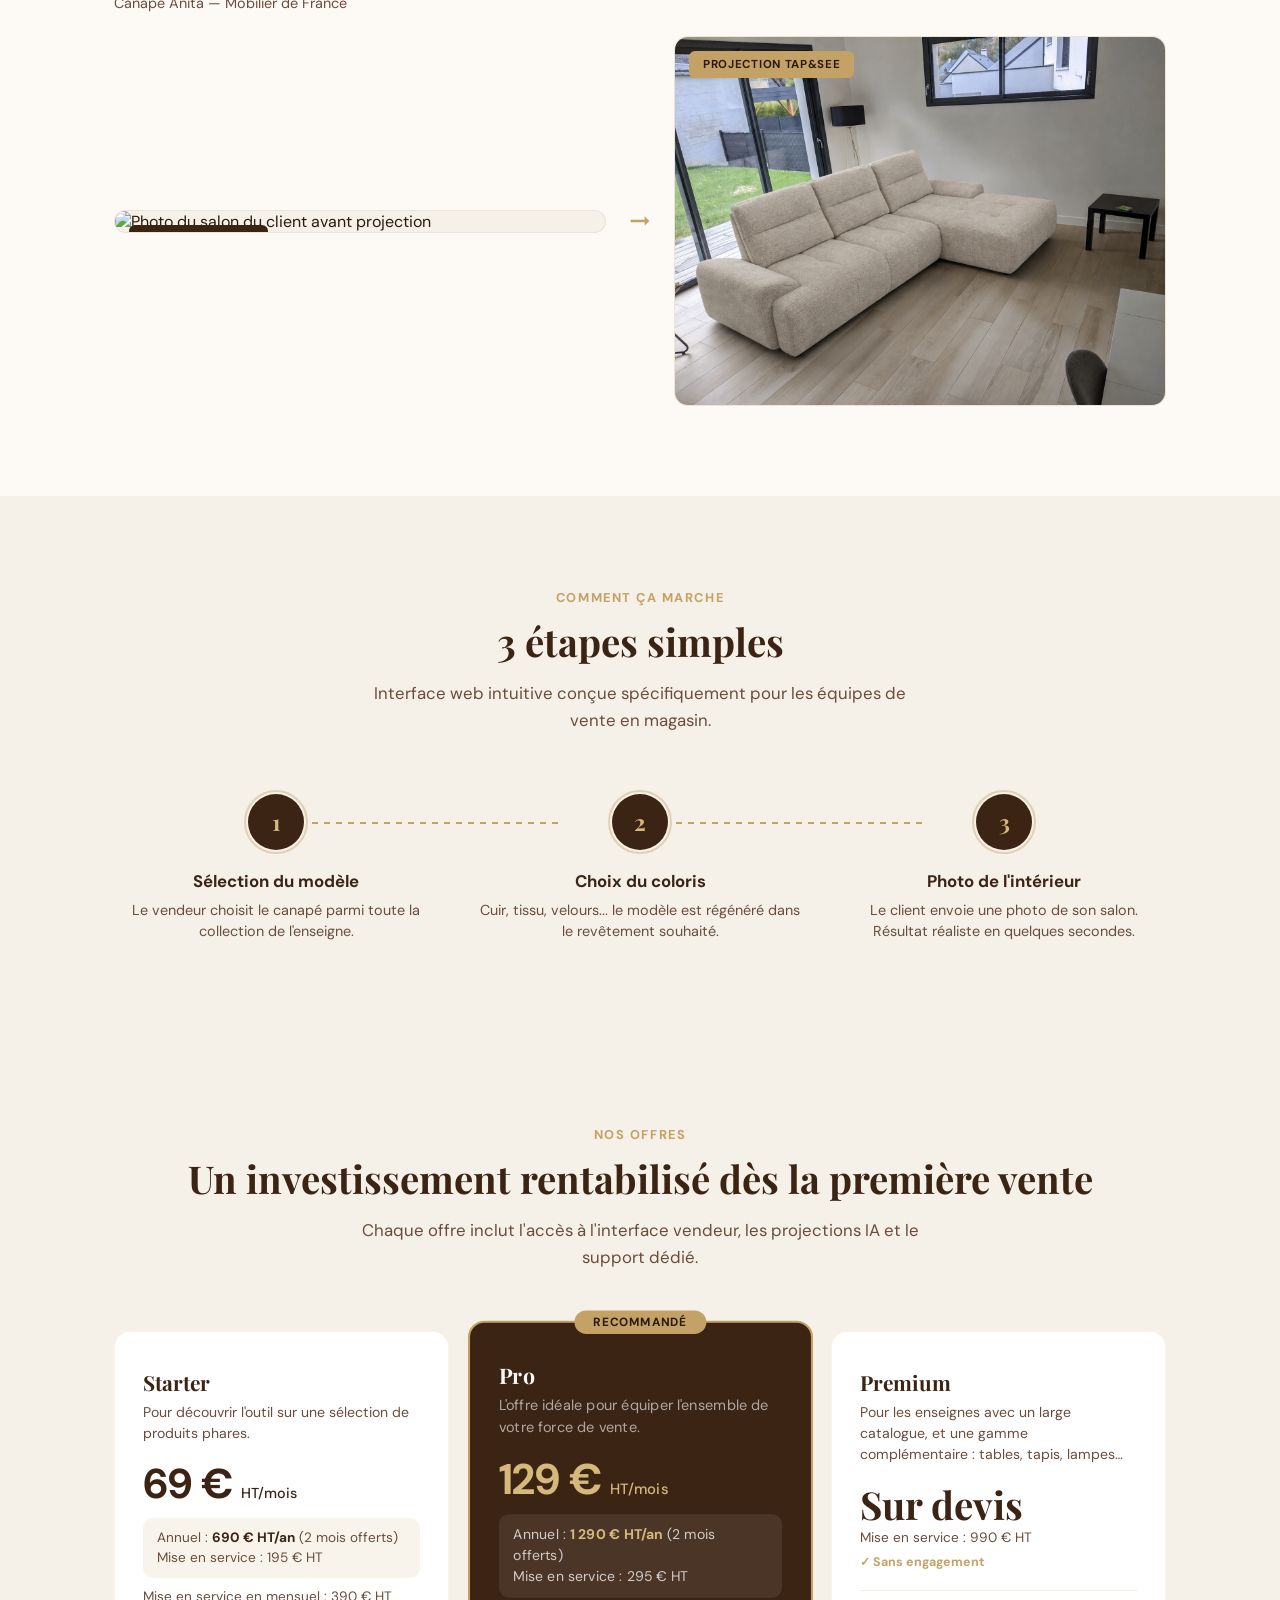
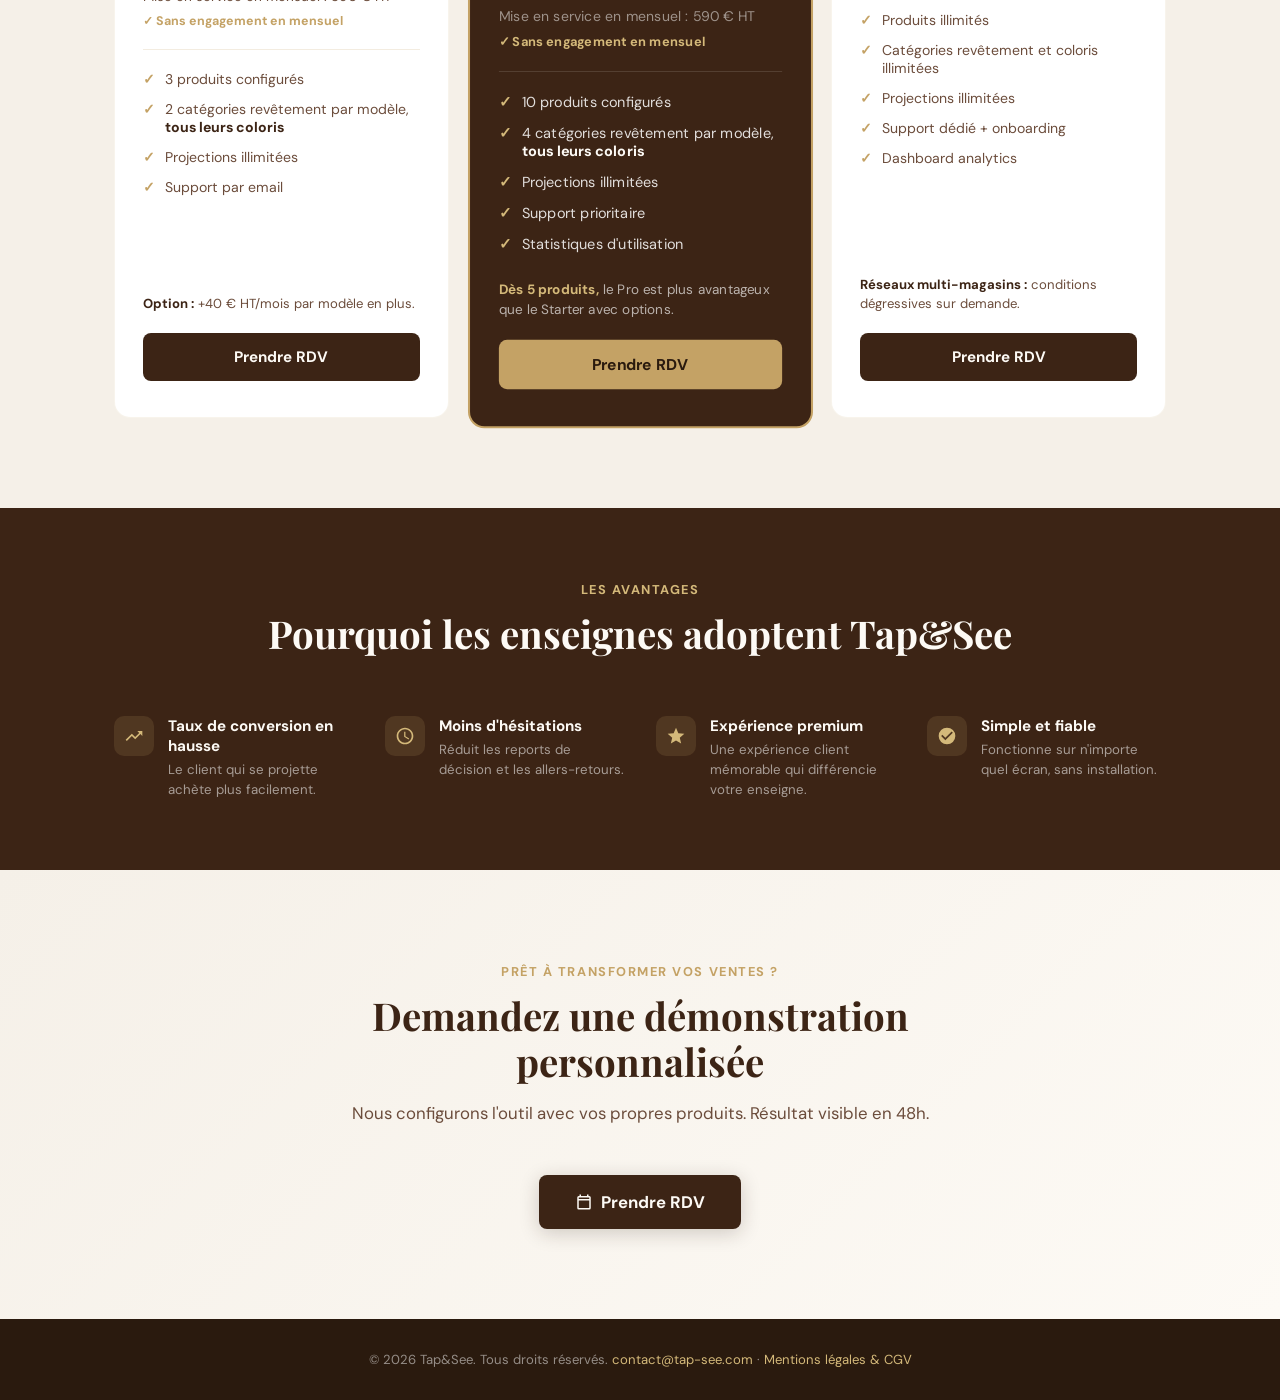
==== commit 701f2c11: "Ameublement : « Sans engagement en mensuel » sur Starter et Pro Co-Authored-By: Claude Opus 5.5 <nor" ====
--- a/ameublement.html
+++ b/ameublement.html
@@ -137,7 +137,7 @@
         <div class="price-tag">69 € <small>HT/mois</small></div>
         <div class="price-annual">Annuel : <strong>690 € HT/an</strong> (2 mois offerts)<br>Mise en service : 195 € HT</div>
         <div class="price-setup">Mise en service en mensuel : 390 € HT</div>
-        <div class="price-no-commit">✓ Sans engagement</div>
+        <div class="price-no-commit">✓ Sans engagement en mensuel</div>
         <ul class="price-feat">
           <li>3 produits configurés</li>
           <li>2 catégories revêtement par modèle, <strong>tous leurs coloris</strong></li>
@@ -155,7 +155,7 @@
         <div class="price-tag">129 € <small>HT/mois</small></div>
         <div class="price-annual">Annuel : <strong>1 290 € HT/an</strong> (2 mois offerts)<br>Mise en service : 295 € HT</div>
         <div class="price-setup">Mise en service en mensuel : 590 € HT</div>
-        <div class="price-no-commit">✓ Sans engagement</div>
+        <div class="price-no-commit">✓ Sans engagement en mensuel</div>
         <ul class="price-feat">
           <li>10 produits configurés</li>
           <li>4 catégories revêtement par modèle, <strong>tous leurs coloris</strong></li>
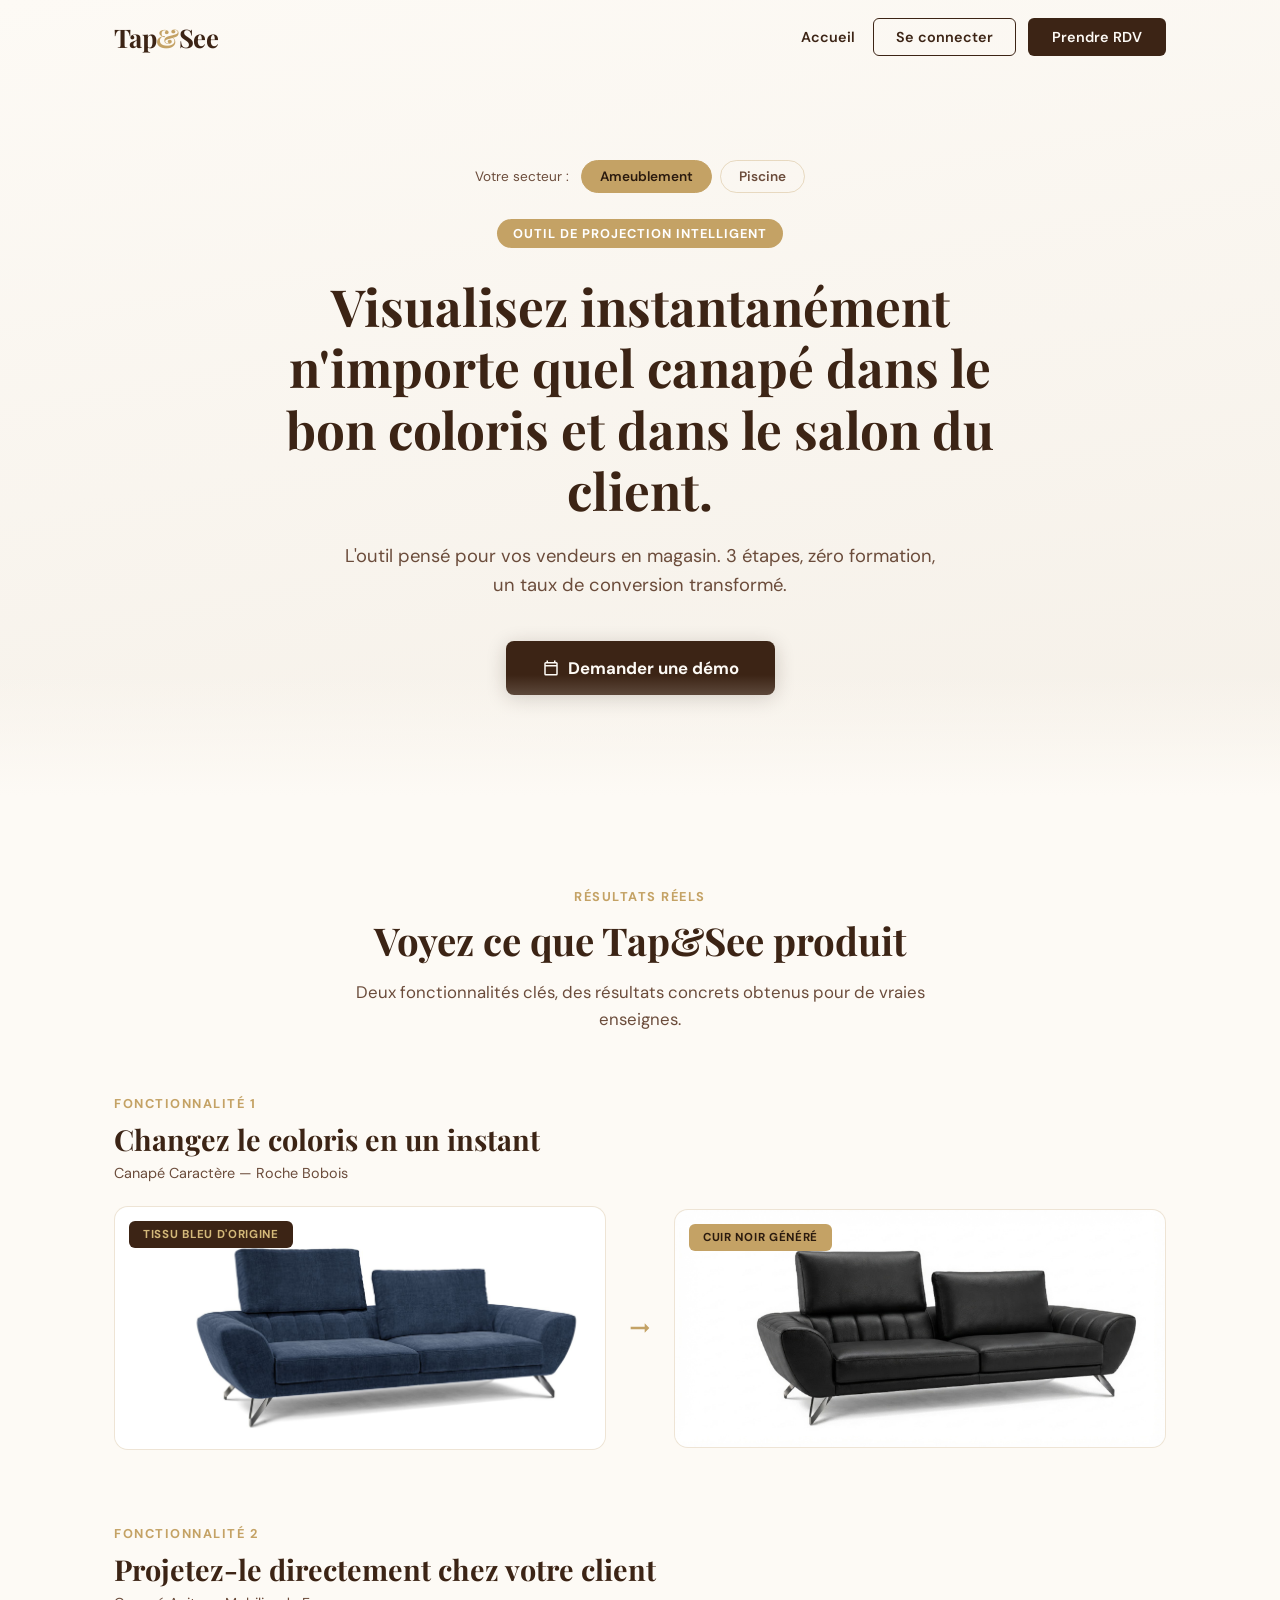
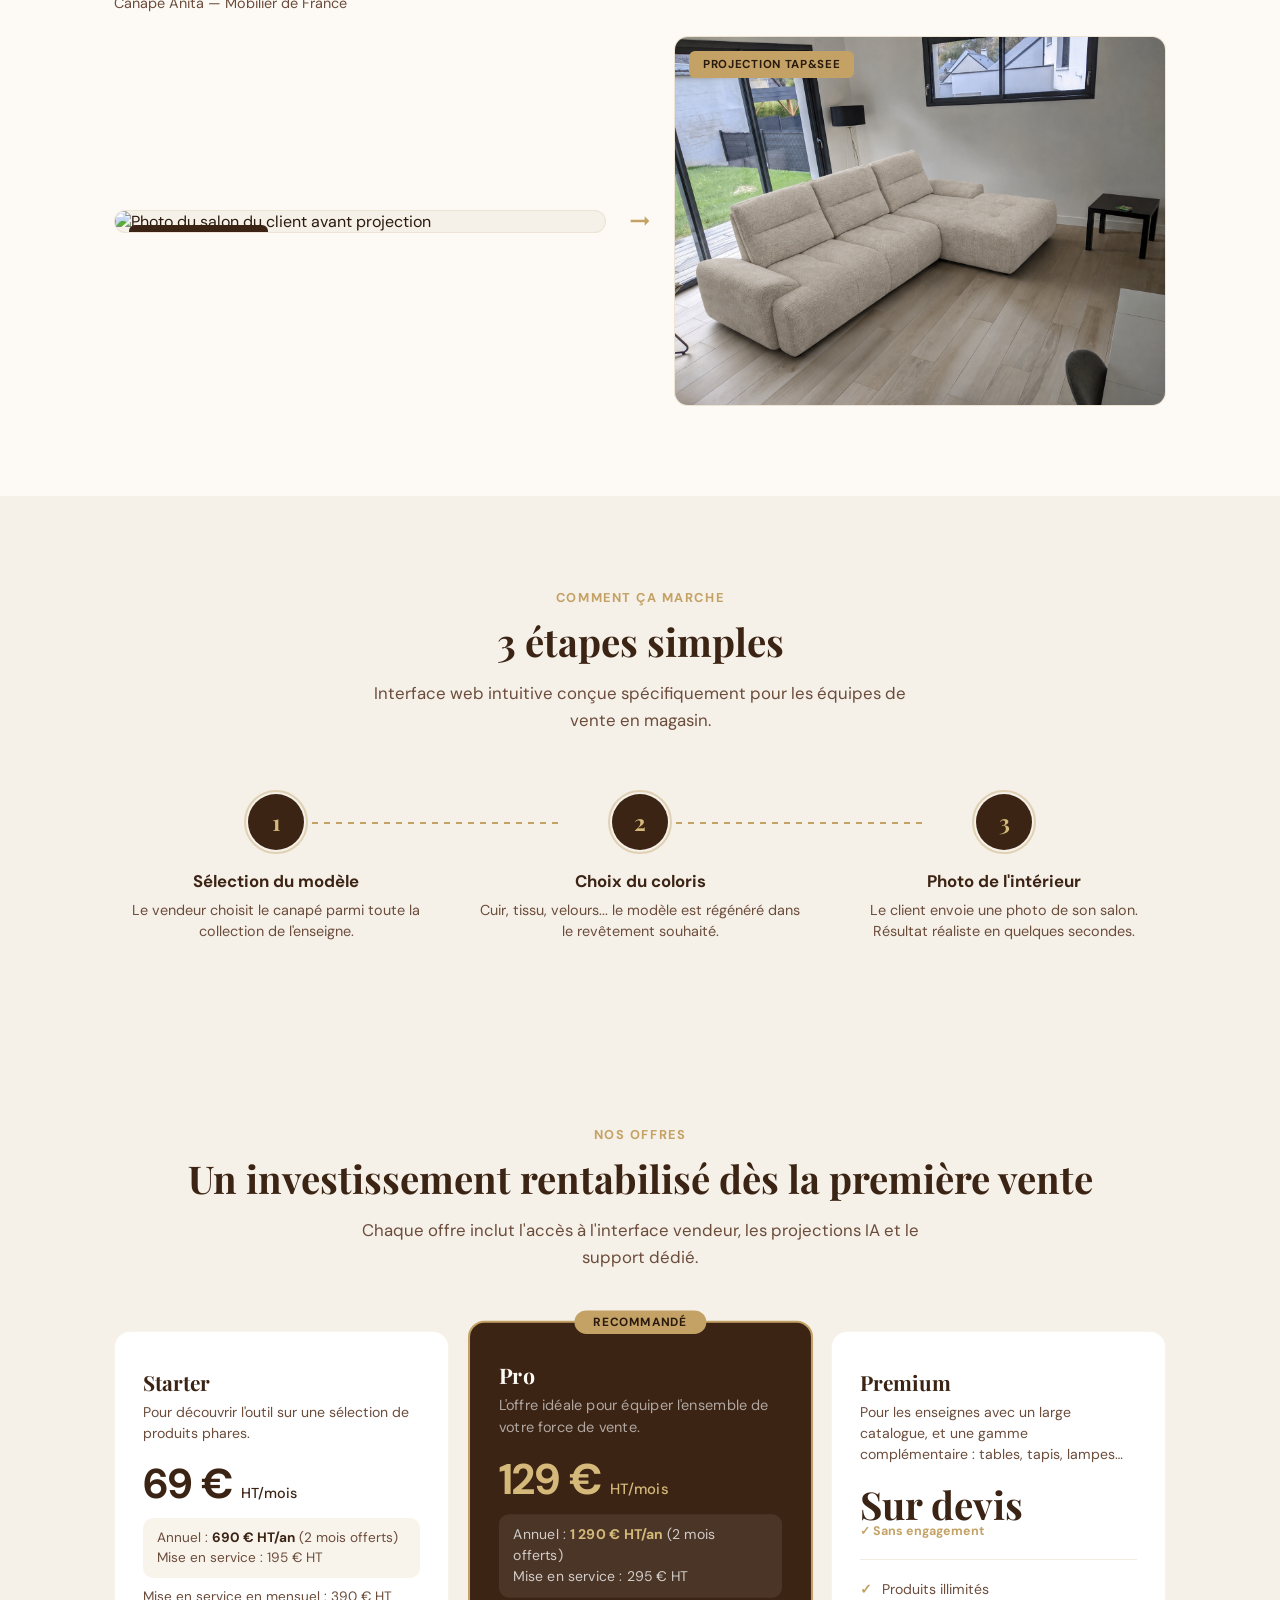
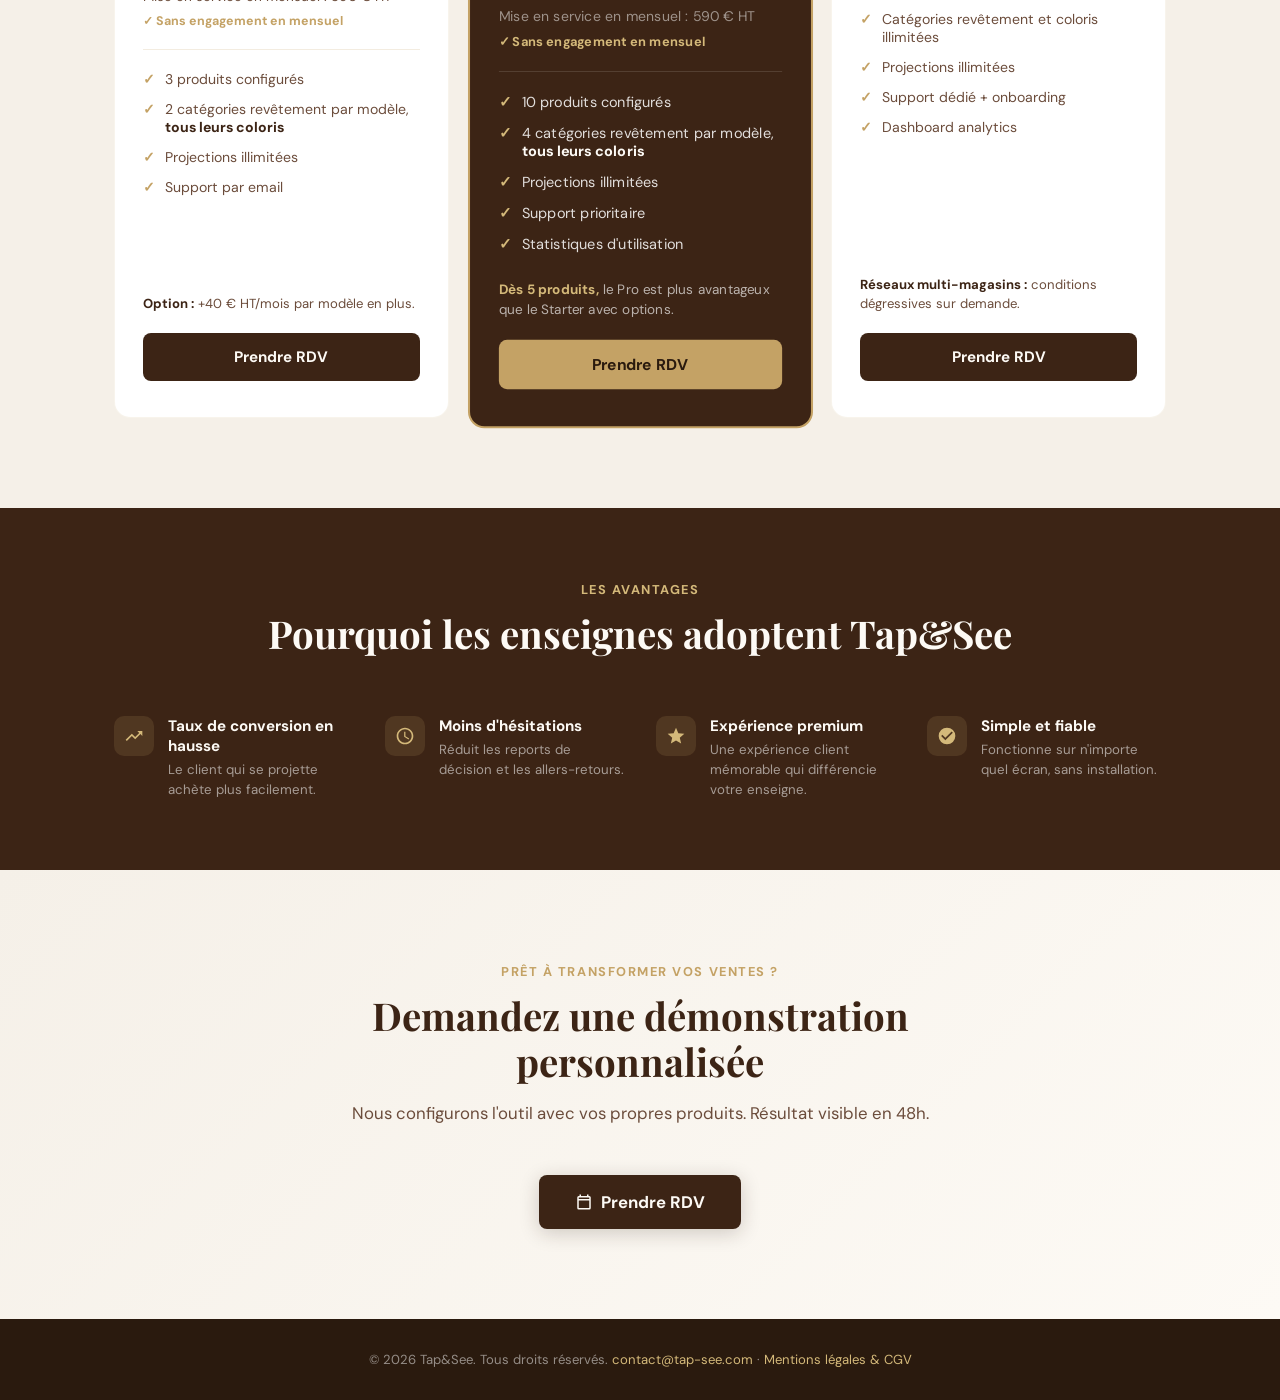
==== commit 7de974d7: "Ameublement : retrait de la mise en service affichée sur le Premium Co-Authored-By: Claude Opus 5.5 " ====
--- a/ameublement.html
+++ b/ameublement.html
@@ -171,7 +171,6 @@
         <div class="price-name">Premium</div>
         <p class="price-desc">Pour les enseignes avec un large catalogue, et une gamme complémentaire : tables, tapis, lampes…</p>
         <div class="price-tag price-tag-quote">Sur devis</div>
-        <div class="price-setup">Mise en service : 990 € HT</div>
         <div class="price-no-commit">✓ Sans engagement</div>
         <ul class="price-feat">
           <li>Produits illimités</li>
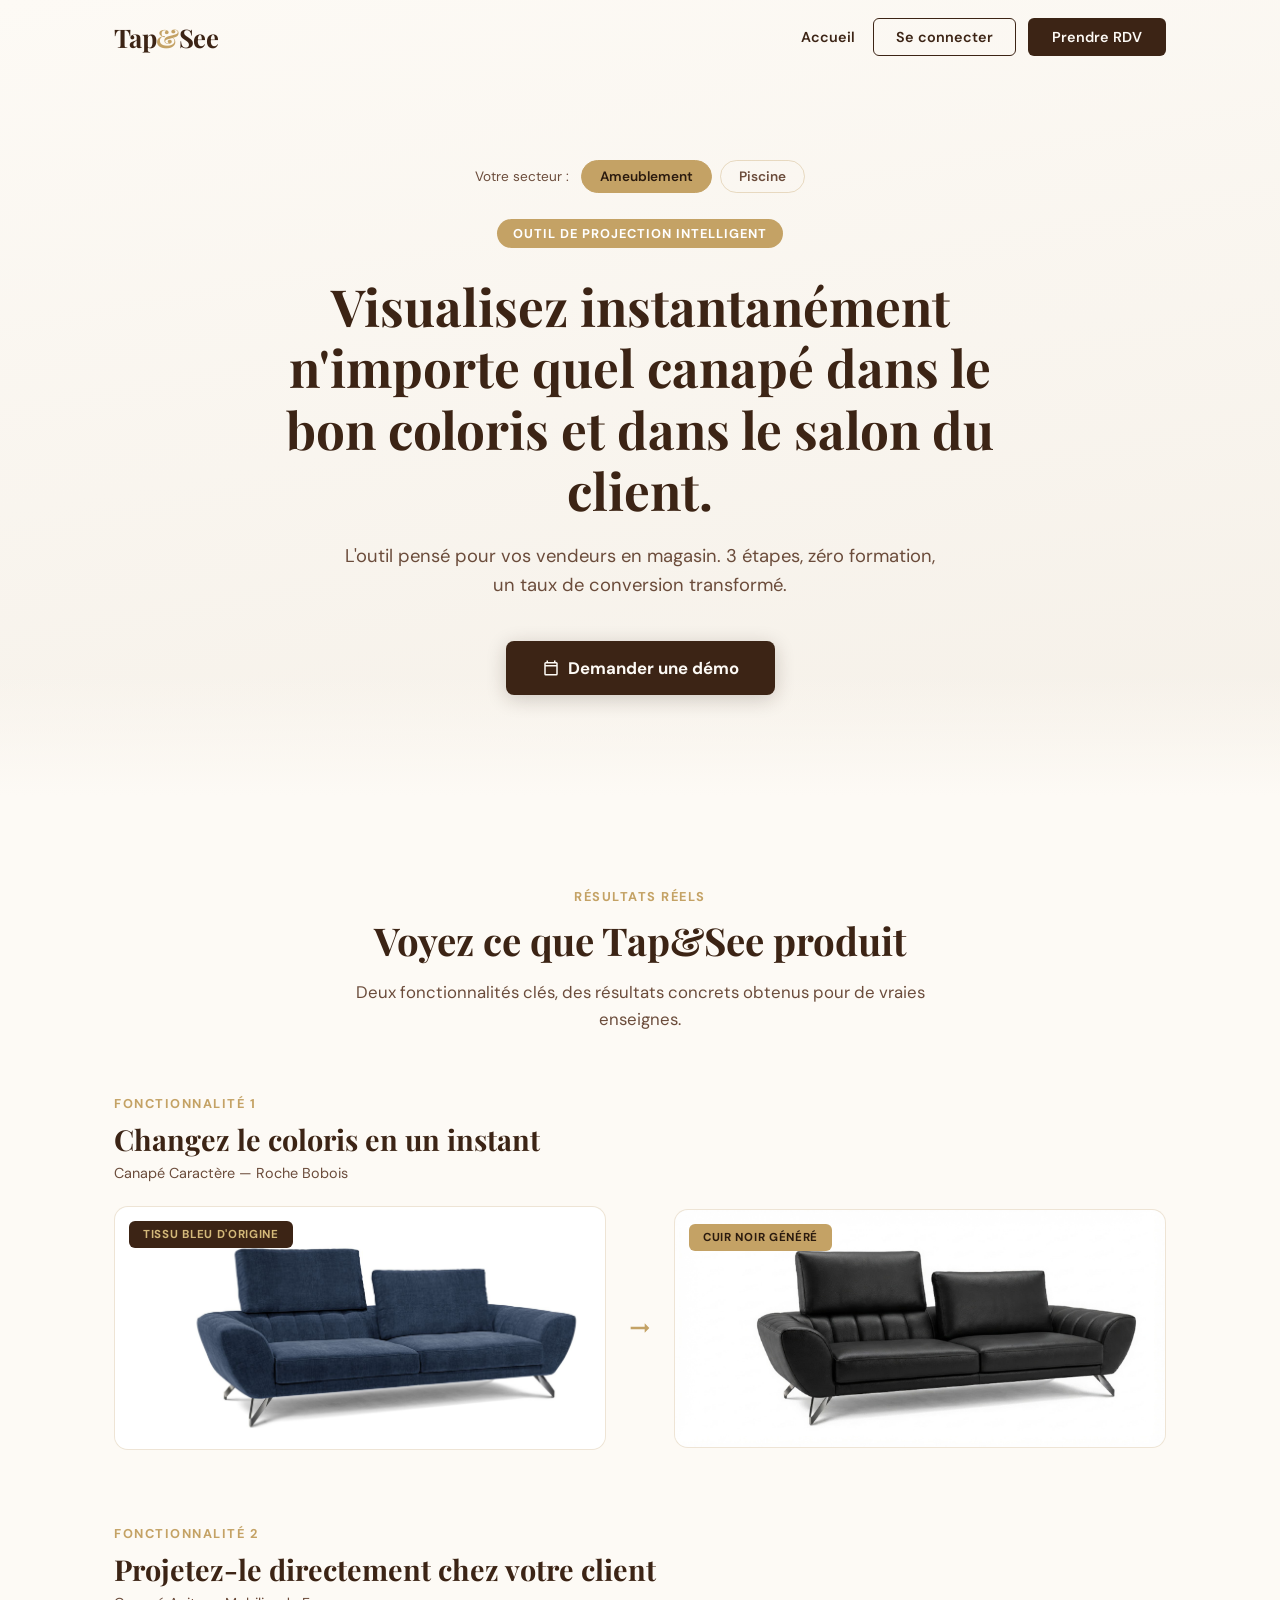
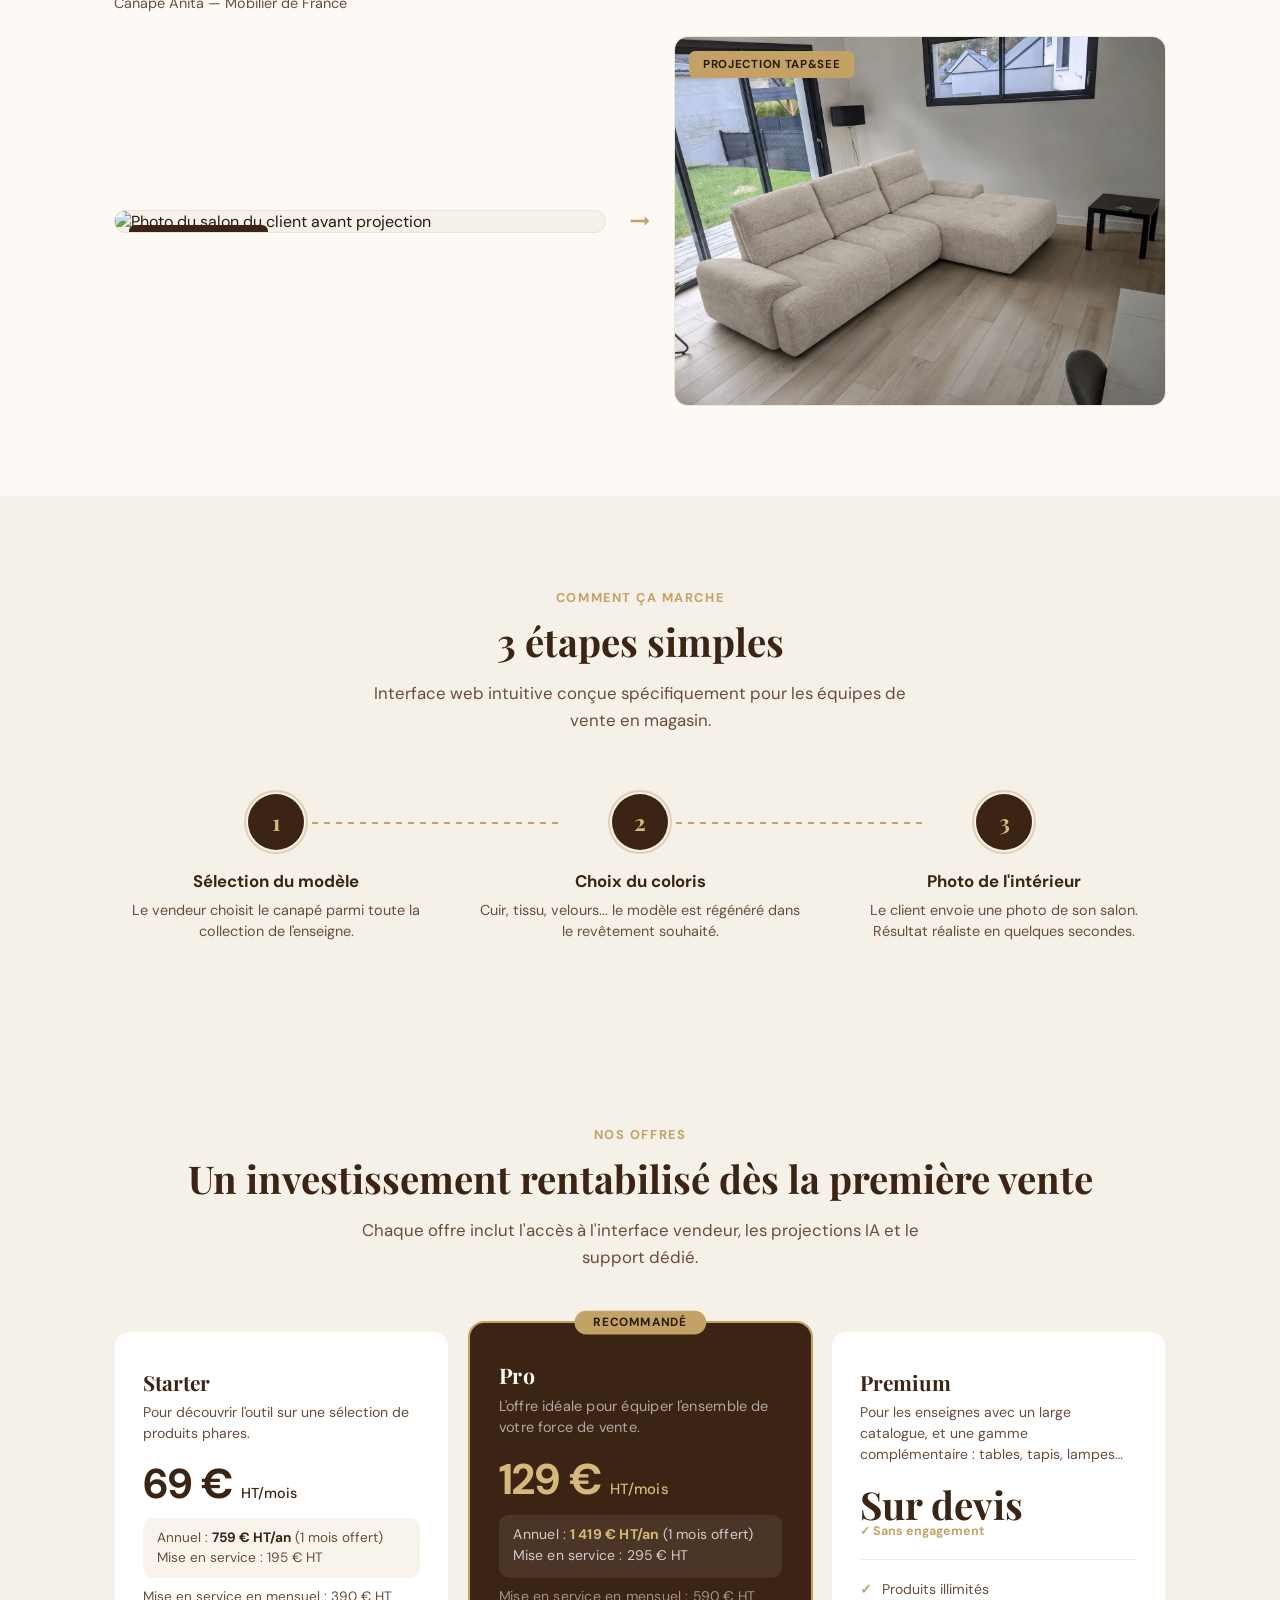
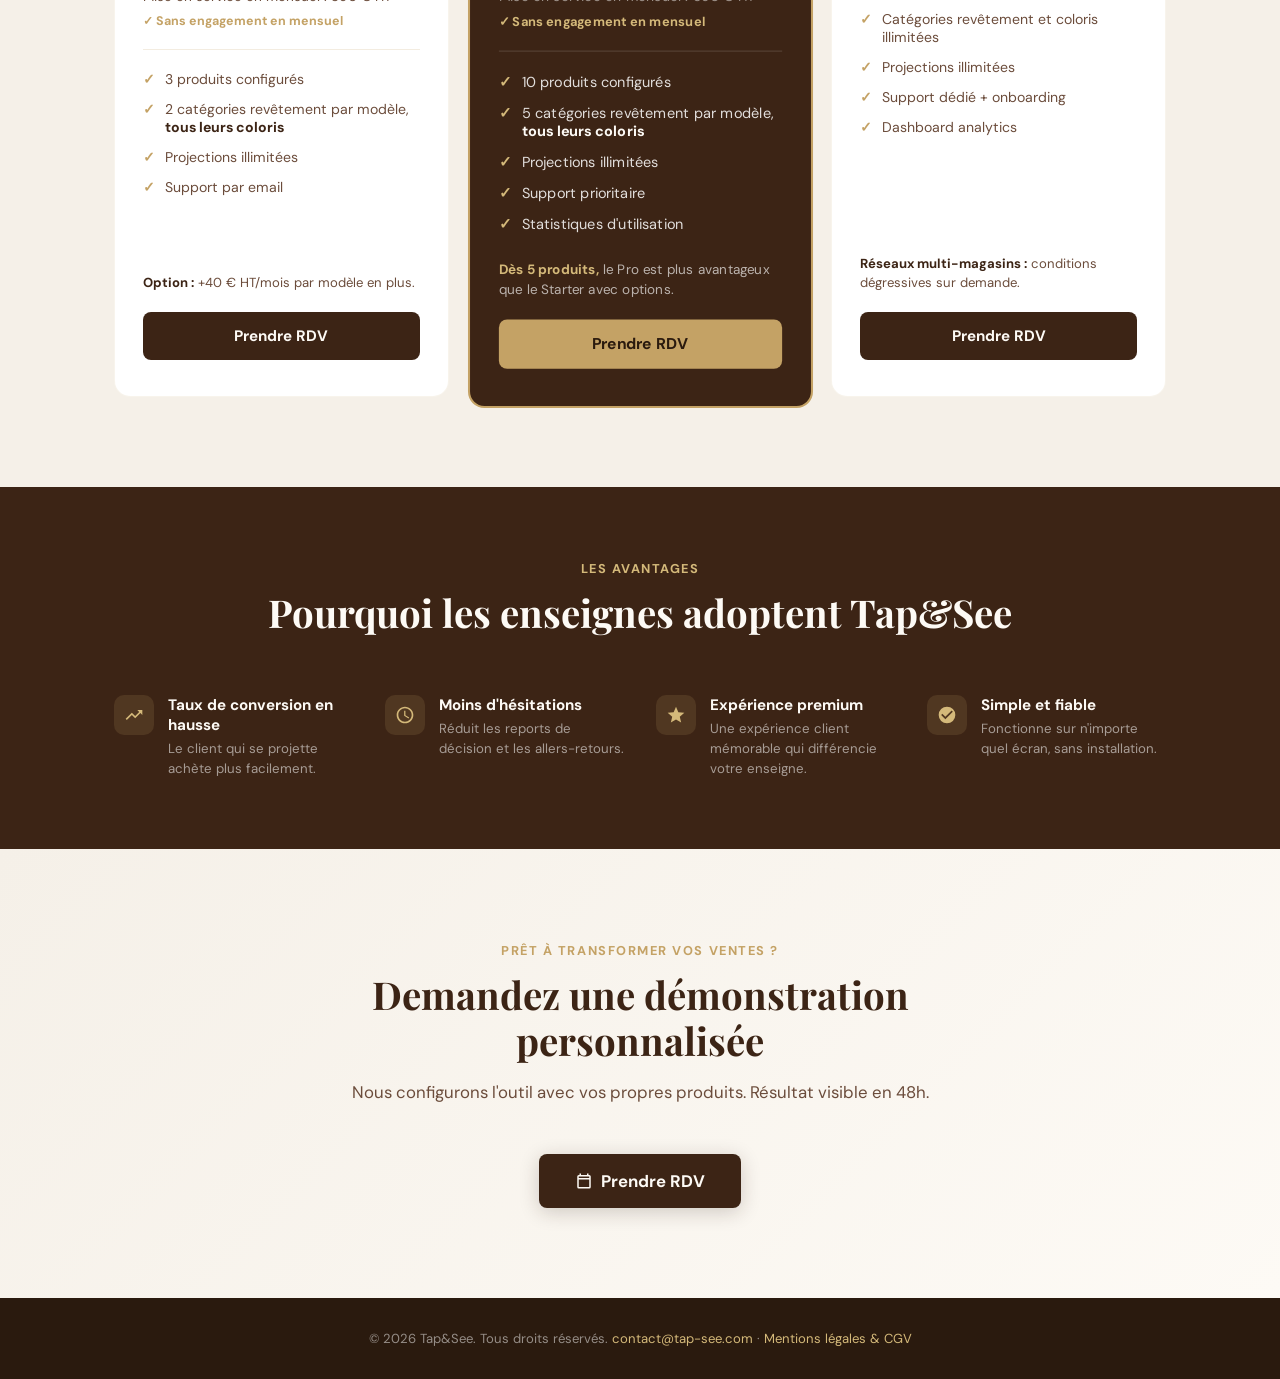
==== commit a0963f09: "Ameublement : 1 mois offert en annuel, 5 catégories revêtement sur le Pro ; fix bouton « Voir mon se" ====
--- a/ameublement.html
+++ b/ameublement.html
@@ -135,7 +135,7 @@
         <div class="price-name">Starter</div>
         <p class="price-desc">Pour découvrir l'outil sur une sélection de produits phares.</p>
         <div class="price-tag">69 € <small>HT/mois</small></div>
-        <div class="price-annual">Annuel : <strong>690 € HT/an</strong> (2 mois offerts)<br>Mise en service : 195 € HT</div>
+        <div class="price-annual">Annuel : <strong>759 € HT/an</strong> (1 mois offert)<br>Mise en service : 195 € HT</div>
         <div class="price-setup">Mise en service en mensuel : 390 € HT</div>
         <div class="price-no-commit">✓ Sans engagement en mensuel</div>
         <ul class="price-feat">
@@ -153,12 +153,12 @@
         <div class="price-name">Pro</div>
         <p class="price-desc">L'offre idéale pour équiper l'ensemble de votre force de vente.</p>
         <div class="price-tag">129 € <small>HT/mois</small></div>
-        <div class="price-annual">Annuel : <strong>1 290 € HT/an</strong> (2 mois offerts)<br>Mise en service : 295 € HT</div>
+        <div class="price-annual">Annuel : <strong>1 419 € HT/an</strong> (1 mois offert)<br>Mise en service : 295 € HT</div>
         <div class="price-setup">Mise en service en mensuel : 590 € HT</div>
         <div class="price-no-commit">✓ Sans engagement en mensuel</div>
         <ul class="price-feat">
           <li>10 produits configurés</li>
-          <li>4 catégories revêtement par modèle, <strong>tous leurs coloris</strong></li>
+          <li>5 catégories revêtement par modèle, <strong>tous leurs coloris</strong></li>
           <li>Projections illimitées</li>
           <li>Support prioritaire</li>
           <li>Statistiques d'utilisation</li>
--- a/styles.css
+++ b/styles.css
@@ -33,7 +33,8 @@
 
 /* ── HERO ── */
 .hero{padding:160px 0 100px;text-align:center;background:linear-gradient(170deg,var(--cream) 0%,var(--beige) 100%);position:relative;overflow:hidden}
-.hero::after{content:'';position:absolute;bottom:0;left:0;width:100%;height:120px;background:linear-gradient(to bottom,transparent,var(--cream))}
+.hero::after{content:'';position:absolute;bottom:0;left:0;width:100%;height:120px;background:linear-gradient(to bottom,transparent,var(--cream));pointer-events:none}
+.hero .container{position:relative;z-index:1}
 .hero h1{font-family:'Playfair Display',serif;font-size:clamp(2rem,5vw,3.2rem);font-weight:700;color:var(--brown);max-width:800px;margin:0 auto 20px;line-height:1.2}
 .hero p{font-size:1.15rem;color:var(--brown-mid);max-width:600px;margin:0 auto 40px;line-height:1.6}
 .hero .badge{display:inline-block;background:var(--gold);color:var(--white);padding:6px 16px;border-radius:20px;font-size:.8rem;font-weight:700;letter-spacing:.08em;text-transform:uppercase;margin-bottom:28px}
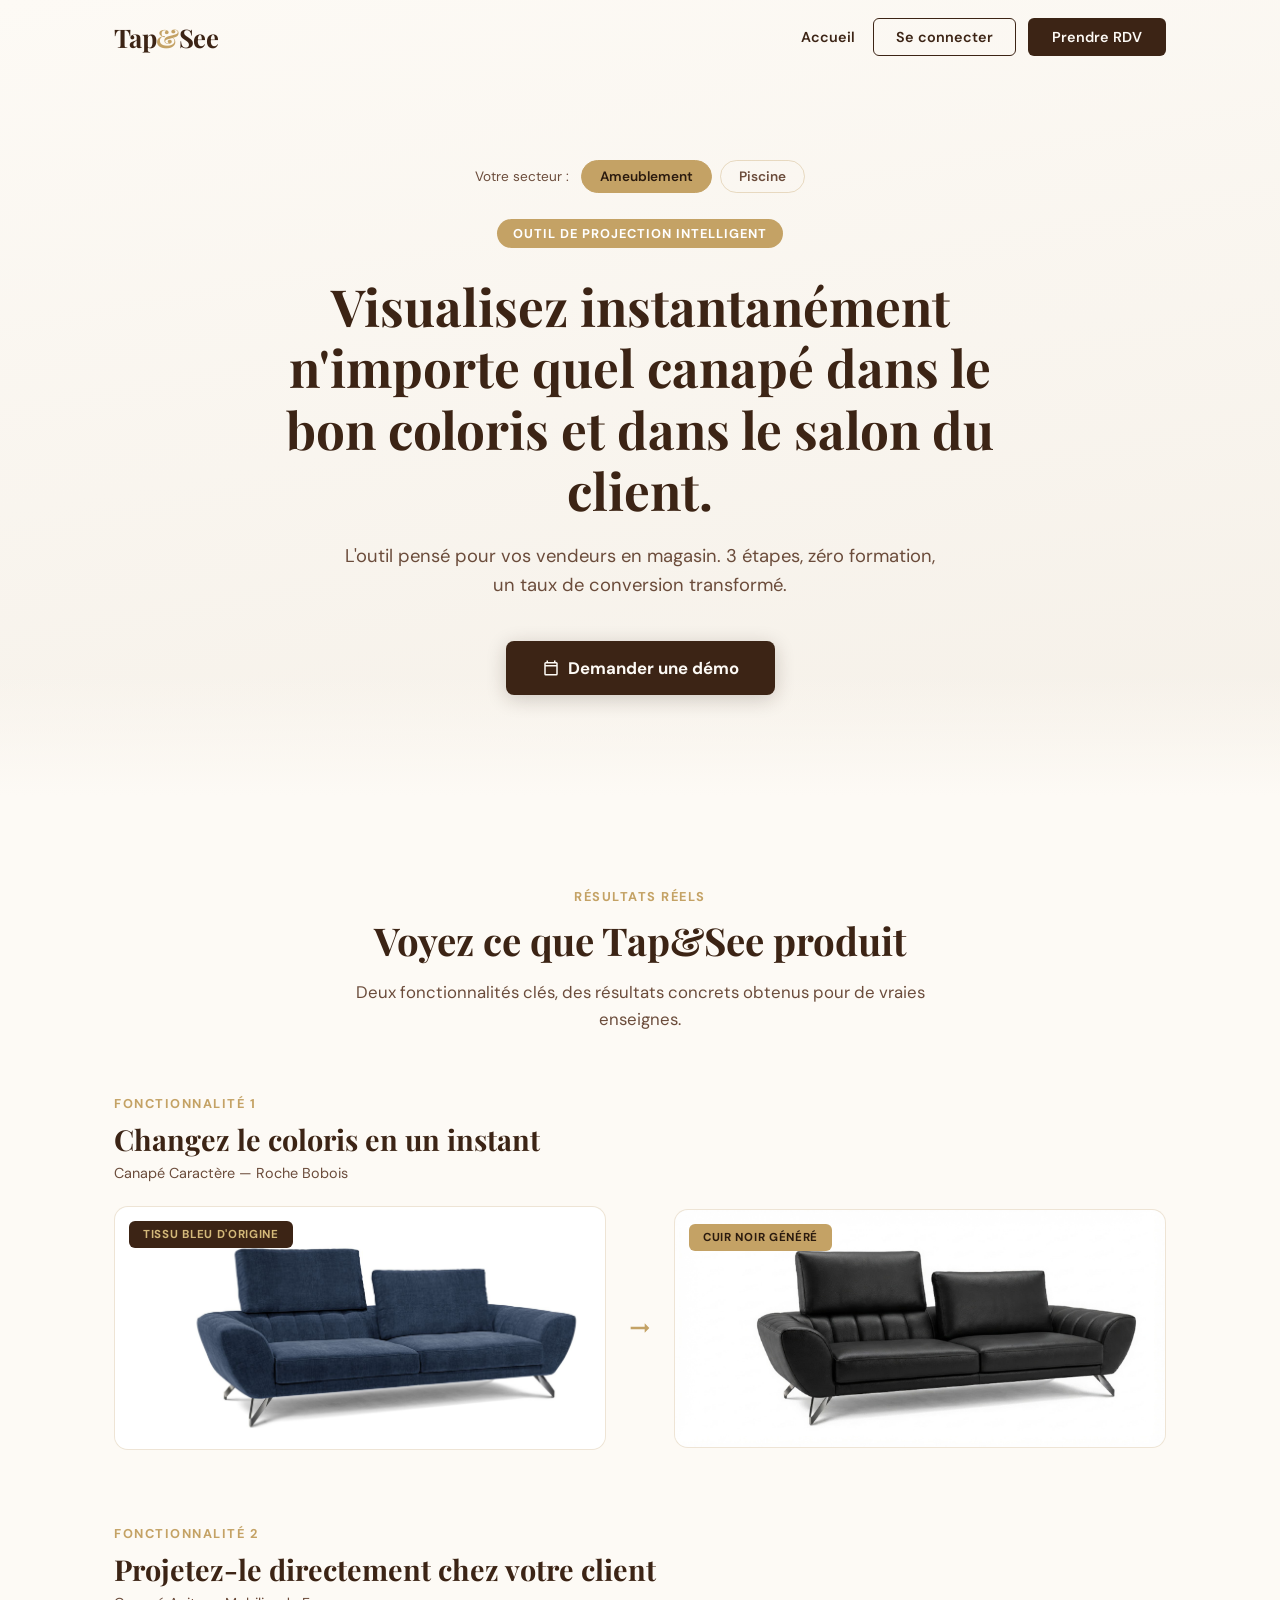
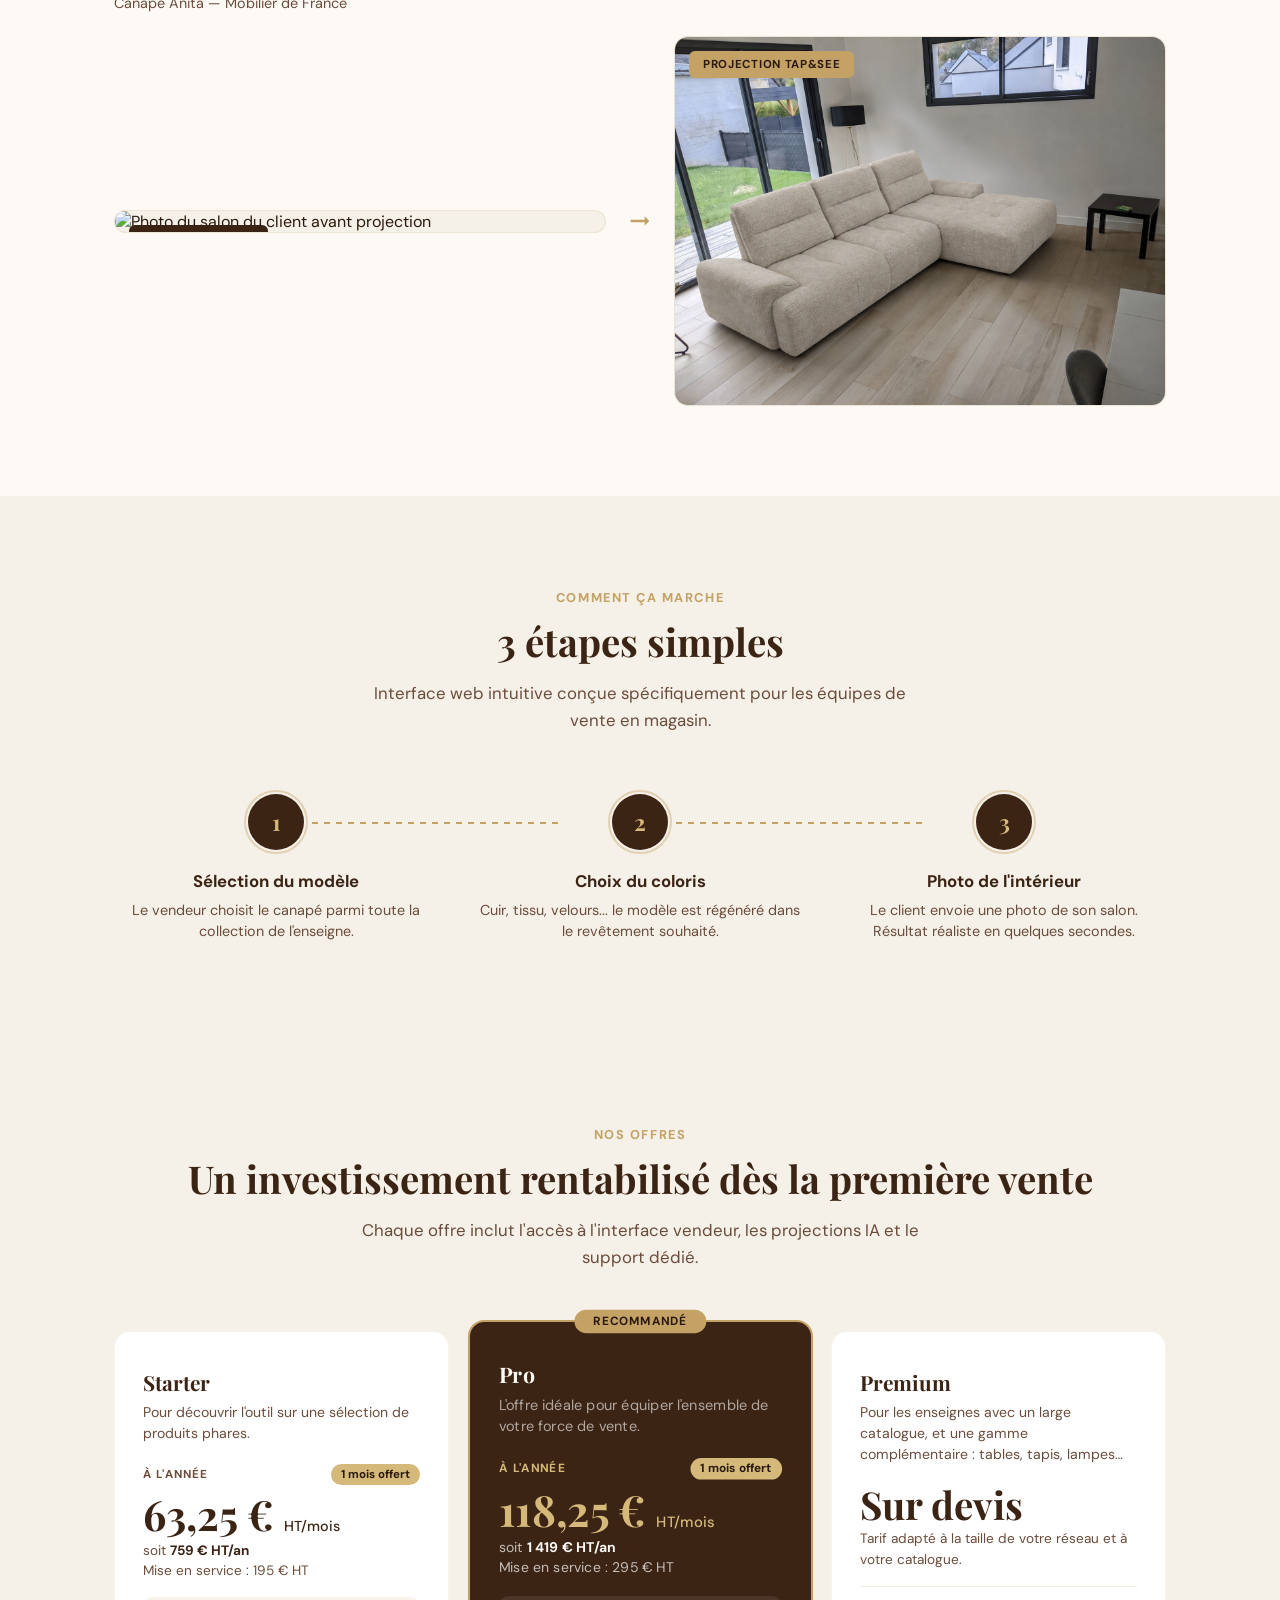
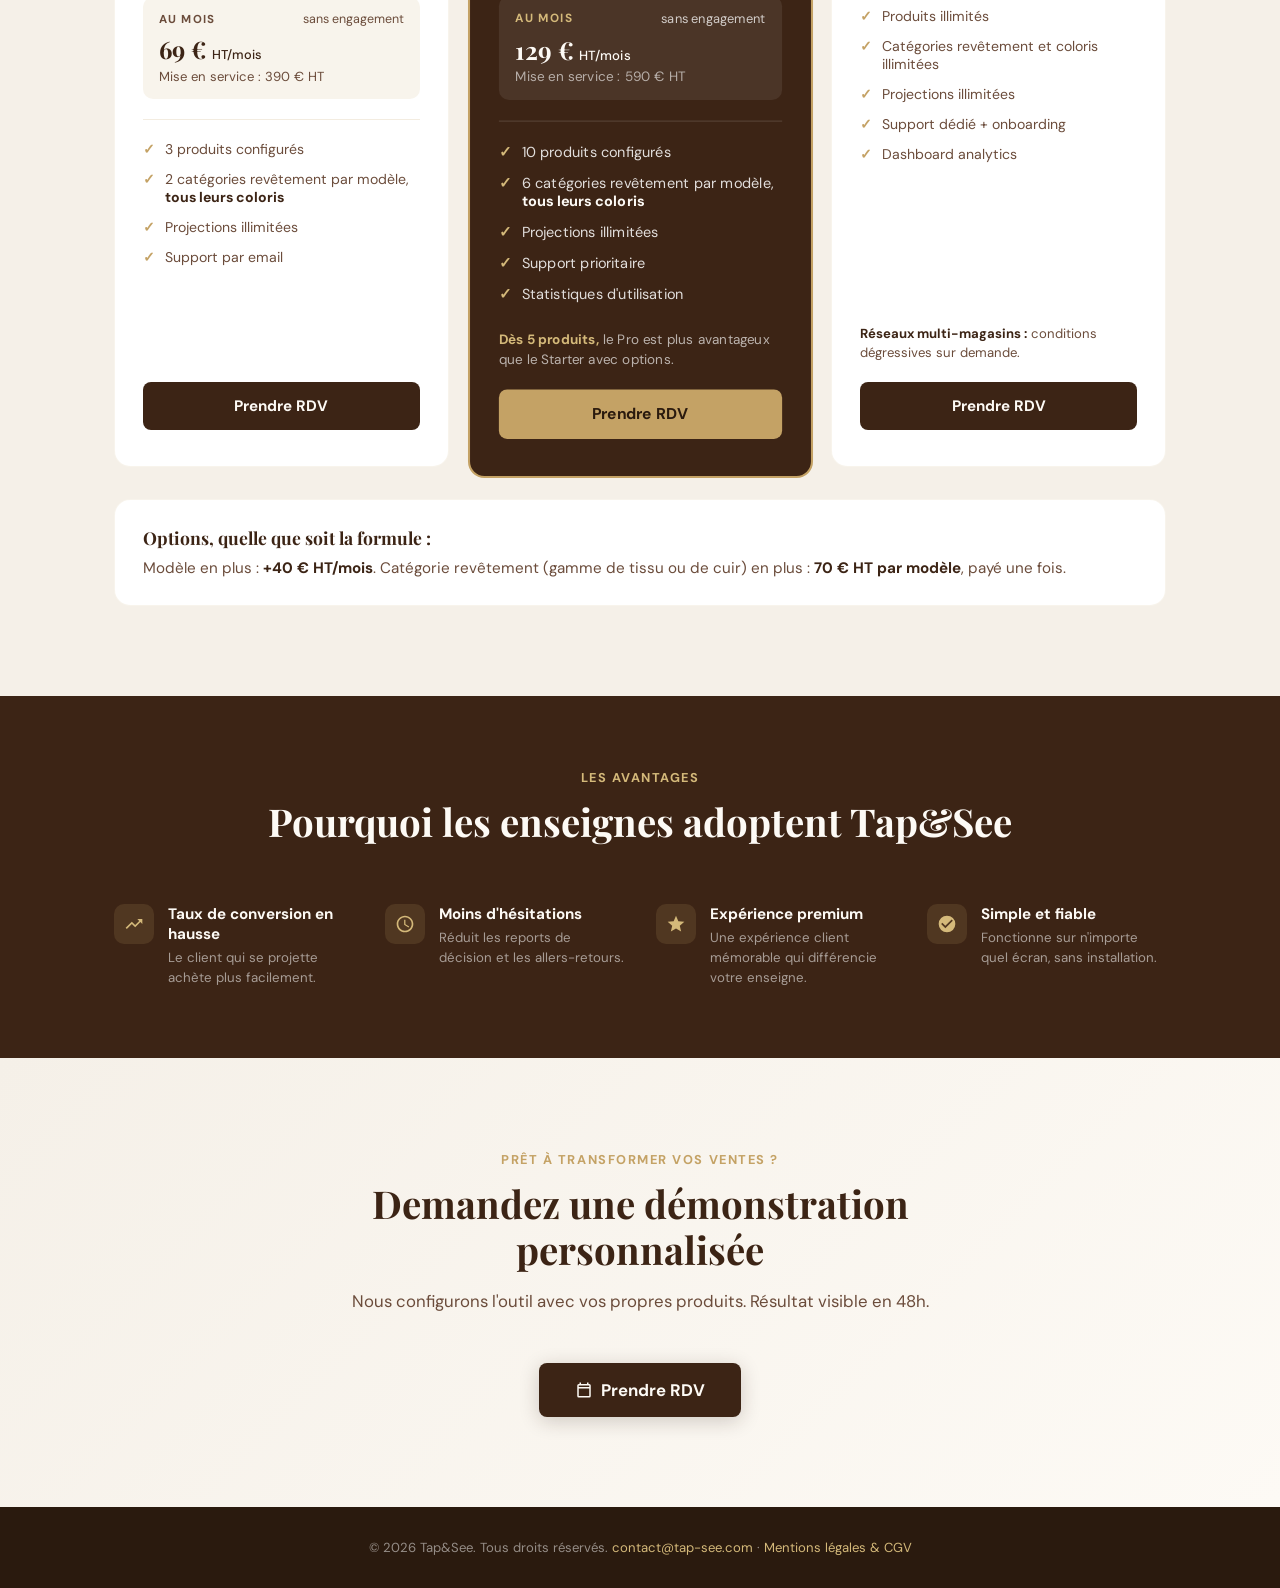
==== commit 65a3a4ea: "Ameublement : nouvelle grille tarifaire (prix annuel au mois, encart mensuel, options communes), 6 c" ====
--- a/ameublement.html
+++ b/ameublement.html
@@ -134,17 +134,20 @@
       <div class="price-card reveal">
         <div class="price-name">Starter</div>
         <p class="price-desc">Pour découvrir l'outil sur une sélection de produits phares.</p>
-        <div class="price-tag">69 € <small>HT/mois</small></div>
-        <div class="price-annual">Annuel : <strong>759 € HT/an</strong> (1 mois offert)<br>Mise en service : 195 € HT</div>
-        <div class="price-setup">Mise en service en mensuel : 390 € HT</div>
-        <div class="price-no-commit">✓ Sans engagement en mensuel</div>
+        <div class="price-period"><span>À l'année</span><span class="price-offer">1 mois offert</span></div>
+        <div class="price-tag price-tag--serif">63,25 € <small>HT/mois</small></div>
+        <div class="price-sub">soit <strong>759 € HT/an</strong><br>Mise en service : 195 € HT</div>
+        <div class="price-monthly">
+          <div class="price-period"><span>Au mois</span><span class="price-commit">sans engagement</span></div>
+          <div class="price-monthly-tag">69 € <small>HT/mois</small></div>
+          <div class="price-monthly-setup">Mise en service : 390 € HT</div>
+        </div>
         <ul class="price-feat">
           <li>3 produits configurés</li>
           <li>2 catégories revêtement par modèle, <strong>tous leurs coloris</strong></li>
           <li>Projections illimitées</li>
           <li>Support par email</li>
         </ul>
-        <p class="price-note"><strong>Option :</strong> +40 € HT/mois par modèle en plus.</p>
         <a href="https://calendar.app.google/EBG8Vz6747GXaXhn7" target="_blank" class="btn-price">Prendre RDV</a>
       </div>
       <!-- Pro -->
@@ -152,13 +155,17 @@
         <div class="featured-badge">Recommandé</div>
         <div class="price-name">Pro</div>
         <p class="price-desc">L'offre idéale pour équiper l'ensemble de votre force de vente.</p>
-        <div class="price-tag">129 € <small>HT/mois</small></div>
-        <div class="price-annual">Annuel : <strong>1 419 € HT/an</strong> (1 mois offert)<br>Mise en service : 295 € HT</div>
-        <div class="price-setup">Mise en service en mensuel : 590 € HT</div>
-        <div class="price-no-commit">✓ Sans engagement en mensuel</div>
+        <div class="price-period"><span>À l'année</span><span class="price-offer">1 mois offert</span></div>
+        <div class="price-tag price-tag--serif">118,25 € <small>HT/mois</small></div>
+        <div class="price-sub">soit <strong>1 419 € HT/an</strong><br>Mise en service : 295 € HT</div>
+        <div class="price-monthly">
+          <div class="price-period"><span>Au mois</span><span class="price-commit">sans engagement</span></div>
+          <div class="price-monthly-tag">129 € <small>HT/mois</small></div>
+          <div class="price-monthly-setup">Mise en service : 590 € HT</div>
+        </div>
         <ul class="price-feat">
           <li>10 produits configurés</li>
-          <li>5 catégories revêtement par modèle, <strong>tous leurs coloris</strong></li>
+          <li>6 catégories revêtement par modèle, <strong>tous leurs coloris</strong></li>
           <li>Projections illimitées</li>
           <li>Support prioritaire</li>
           <li>Statistiques d'utilisation</li>
@@ -171,7 +178,7 @@
         <div class="price-name">Premium</div>
         <p class="price-desc">Pour les enseignes avec un large catalogue, et une gamme complémentaire : tables, tapis, lampes…</p>
         <div class="price-tag price-tag-quote">Sur devis</div>
-        <div class="price-no-commit">✓ Sans engagement</div>
+        <div class="price-sub">Tarif adapté à la taille de votre réseau et à votre catalogue.</div>
         <ul class="price-feat">
           <li>Produits illimités</li>
           <li>Catégories revêtement et coloris illimitées</li>
@@ -182,6 +189,10 @@
         <p class="price-note"><strong>Réseaux multi-magasins :</strong> conditions dégressives sur demande.</p>
         <a href="https://calendar.app.google/EBG8Vz6747GXaXhn7" target="_blank" class="btn-price">Prendre RDV</a>
       </div>
+    </div>
+    <div class="price-options reveal">
+      <div class="price-options-title">Options, quelle que soit la formule :</div>
+      <p>Modèle en plus : <strong>+40 € HT/mois</strong>. Catégorie revêtement (gamme de tissu ou de cuir) en plus : <strong>70 € HT par modèle</strong>, payé une fois.</p>
     </div>
   </div>
 </section>
--- a/styles.css
+++ b/styles.css
@@ -124,6 +124,27 @@
 .price-card.featured .price-desc{color:rgba(255,255,255,.6)}
 .price-card.featured .price-feat{color:rgba(255,255,255,.8)}
 .price-card.featured .price-feat li::before{color:var(--gold-light)}
+.price-period{display:flex;justify-content:space-between;align-items:center;gap:8px;font-size:.72rem;font-weight:700;letter-spacing:.1em;text-transform:uppercase;color:var(--brown-mid);margin-bottom:8px}
+.price-offer{background:var(--gold-light);color:var(--brown-dark);border-radius:20px;padding:3px 10px;font-size:.72rem;letter-spacing:0;text-transform:none}
+.price-commit{font-weight:400;letter-spacing:0;text-transform:none;font-size:.78rem}
+.price-tag--serif{font-family:'Playfair Display',serif}
+.price-tag--serif small{font-family:'DM Sans',sans-serif}
+.price-sub{font-size:.85rem;color:var(--brown-mid);line-height:1.5;margin:6px 0 16px}
+.price-sub strong{color:var(--brown)}
+.price-monthly{background:rgba(196,162,101,.12);border-radius:10px;padding:14px 16px;margin-bottom:20px}
+.price-monthly-tag{font-family:'Playfair Display',serif;font-size:1.5rem;font-weight:700;color:var(--brown);line-height:1.2}
+.price-monthly-tag small{font-family:'DM Sans',sans-serif;font-size:.8rem;font-weight:500}
+.price-monthly-setup{font-size:.82rem;color:var(--brown-mid);margin-top:4px}
+.price-card.featured .price-period{color:var(--gold-light)}
+.price-card.featured .price-commit{color:rgba(255,255,255,.75)}
+.price-card.featured .price-sub{color:rgba(255,255,255,.7)}
+.price-card.featured .price-sub strong{color:var(--cream)}
+.price-card.featured .price-monthly{background:rgba(255,255,255,.08)}
+.price-card.featured .price-monthly-tag{color:var(--cream)}
+.price-card.featured .price-monthly-setup{color:rgba(255,255,255,.6)}
+.price-options{background:var(--white);border:1px solid rgba(196,162,101,.12);border-radius:16px;padding:24px 28px;margin-top:32px;font-size:.95rem;color:var(--brown-mid);line-height:1.6}
+.price-options strong{color:var(--brown)}
+.price-options-title{font-family:'Playfair Display',serif;font-weight:700;font-size:1.1rem;color:var(--brown);margin-bottom:4px}
 .price-card.featured .btn-price{background:var(--gold);color:var(--brown-dark)}
 .price-card.featured .btn-price:hover{background:var(--gold-light)}
 .featured-badge{position:absolute;top:-12px;left:50%;transform:translateX(-50%);background:var(--gold);color:var(--brown-dark);padding:4px 18px;border-radius:20px;font-size:.72rem;font-weight:700;letter-spacing:.08em;text-transform:uppercase;white-space:nowrap}
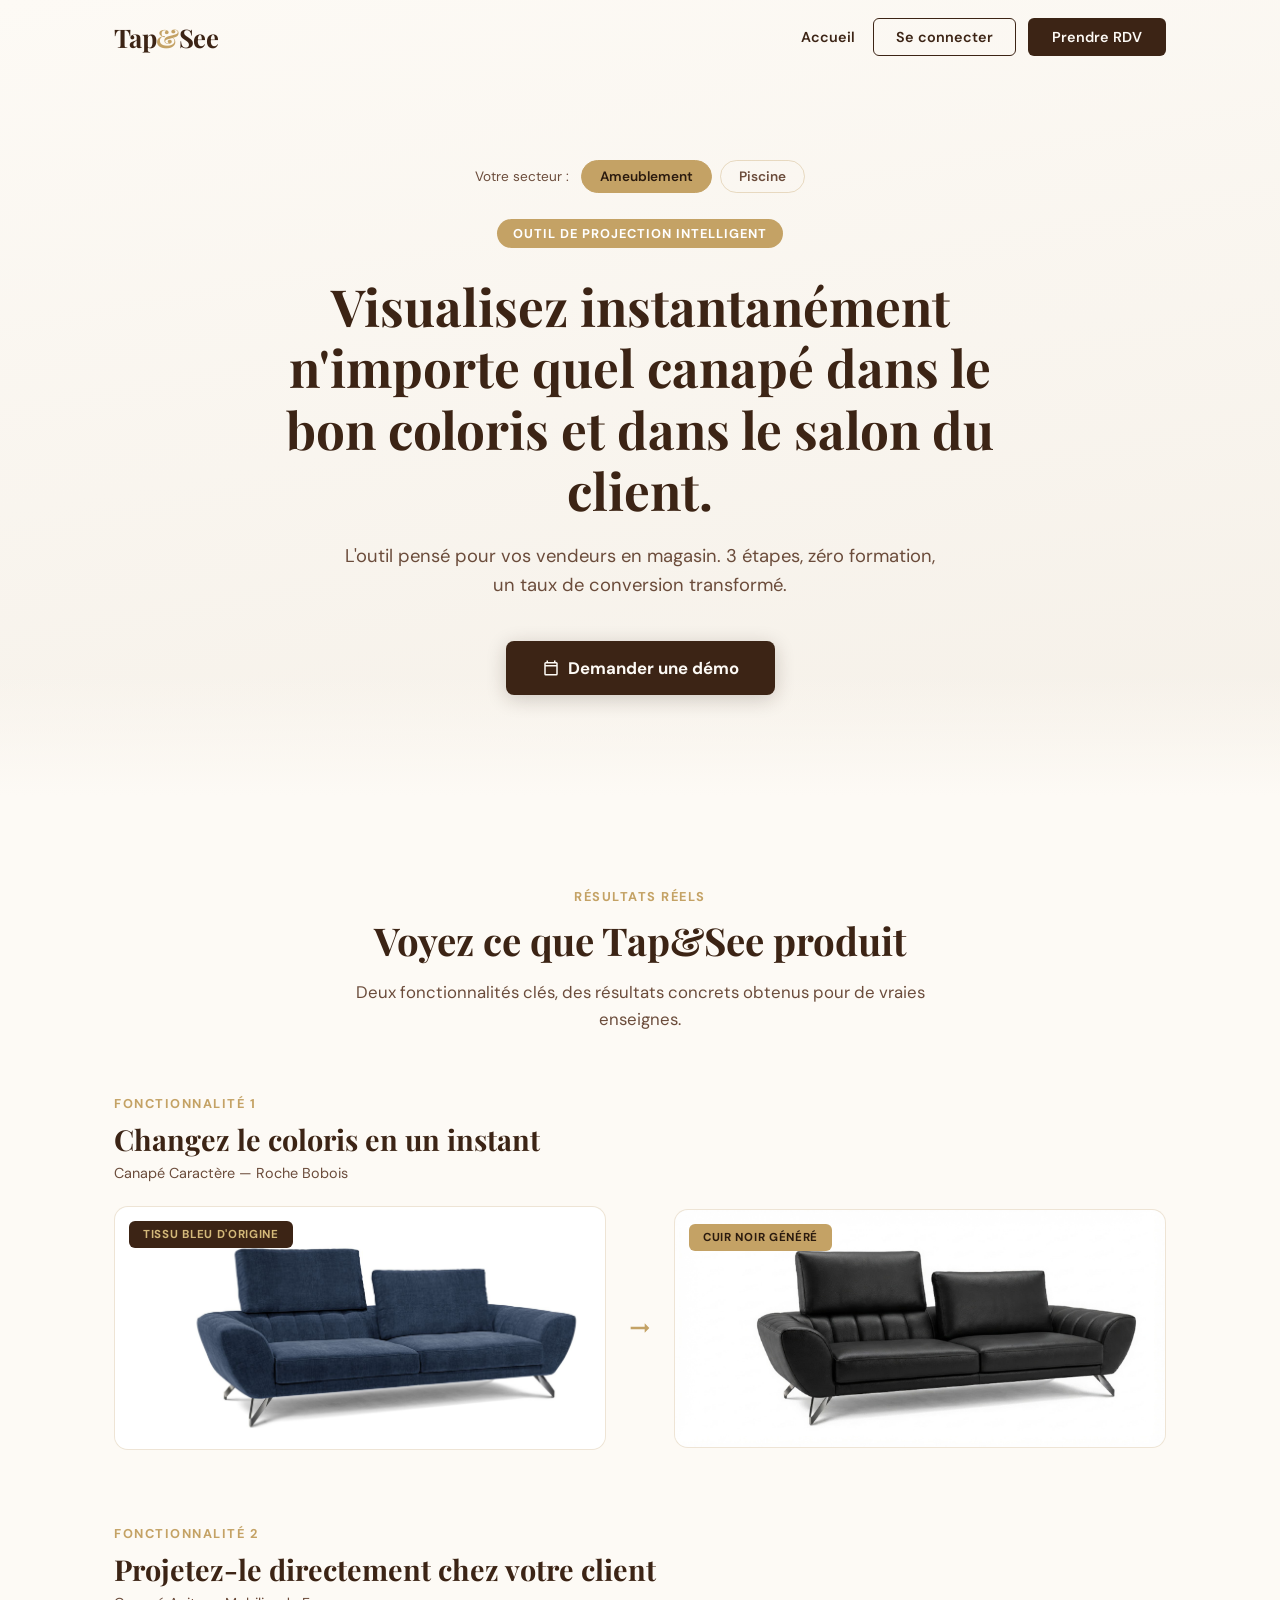
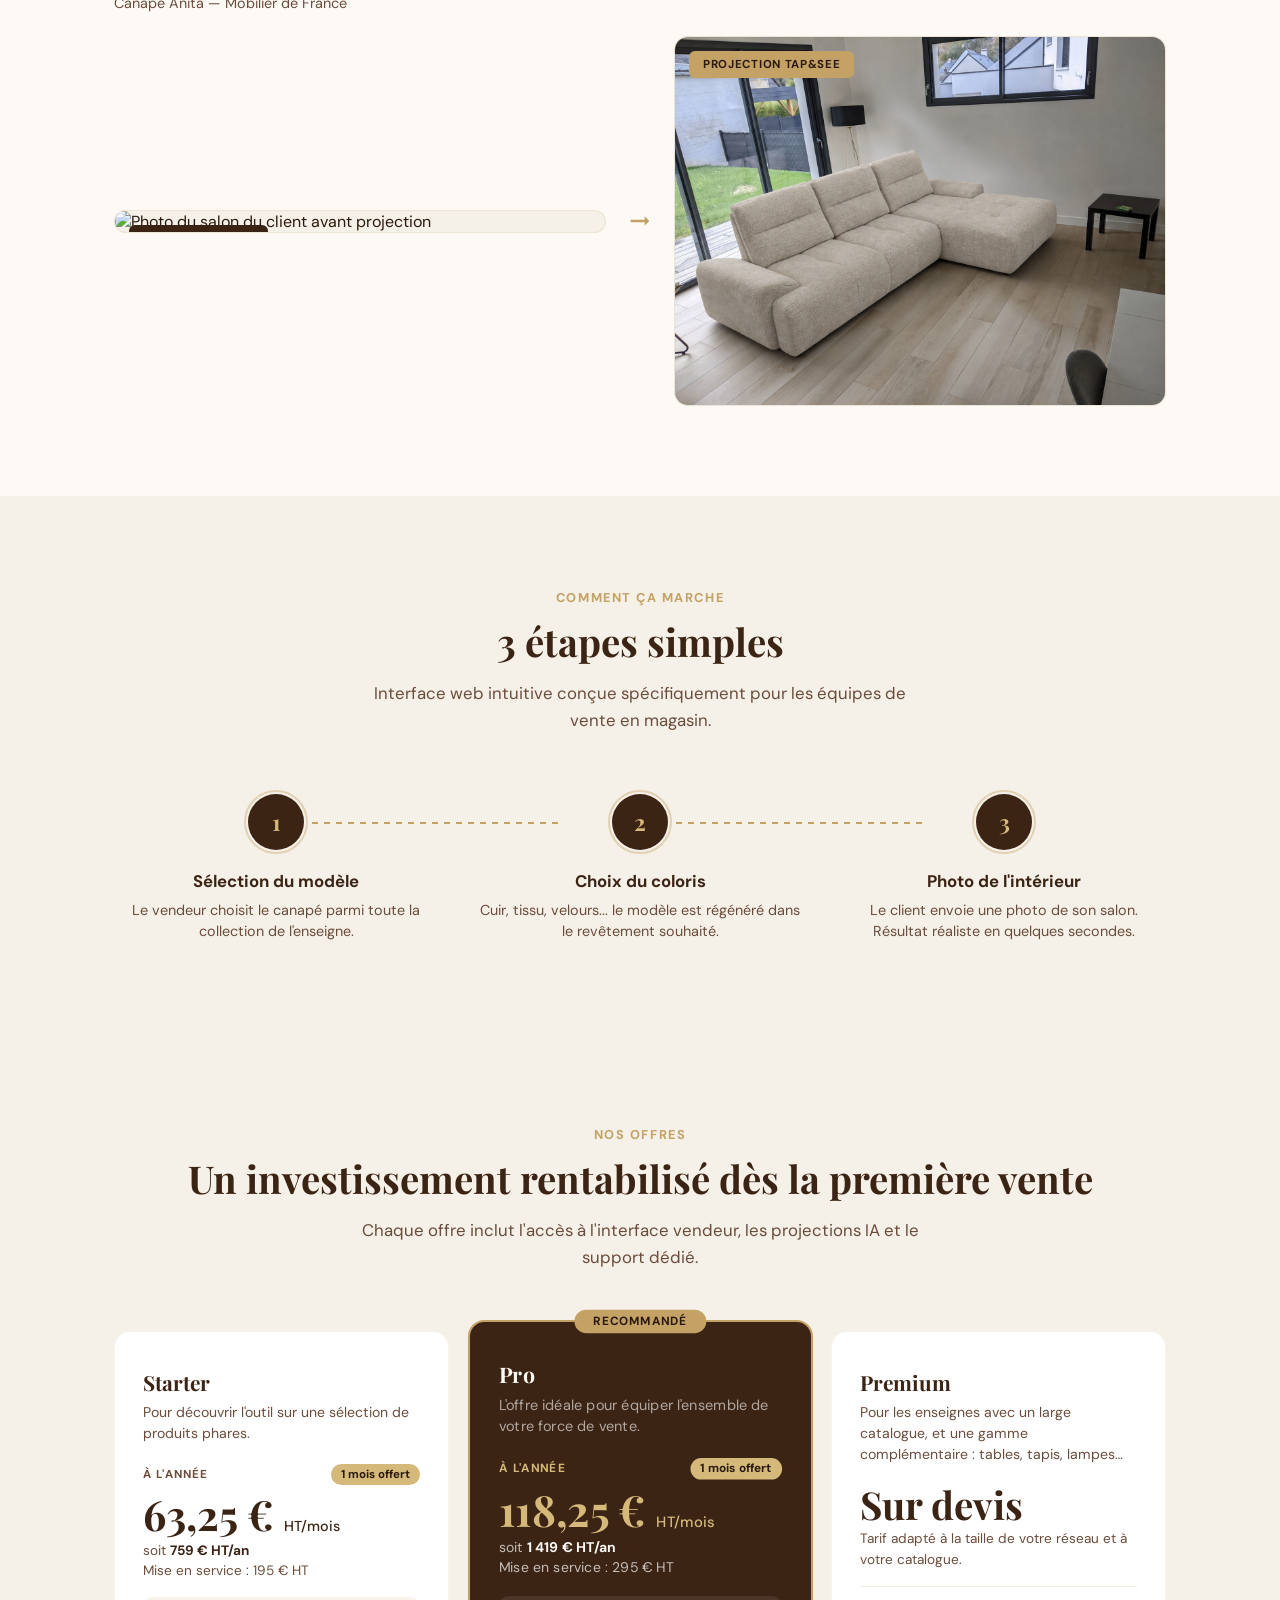
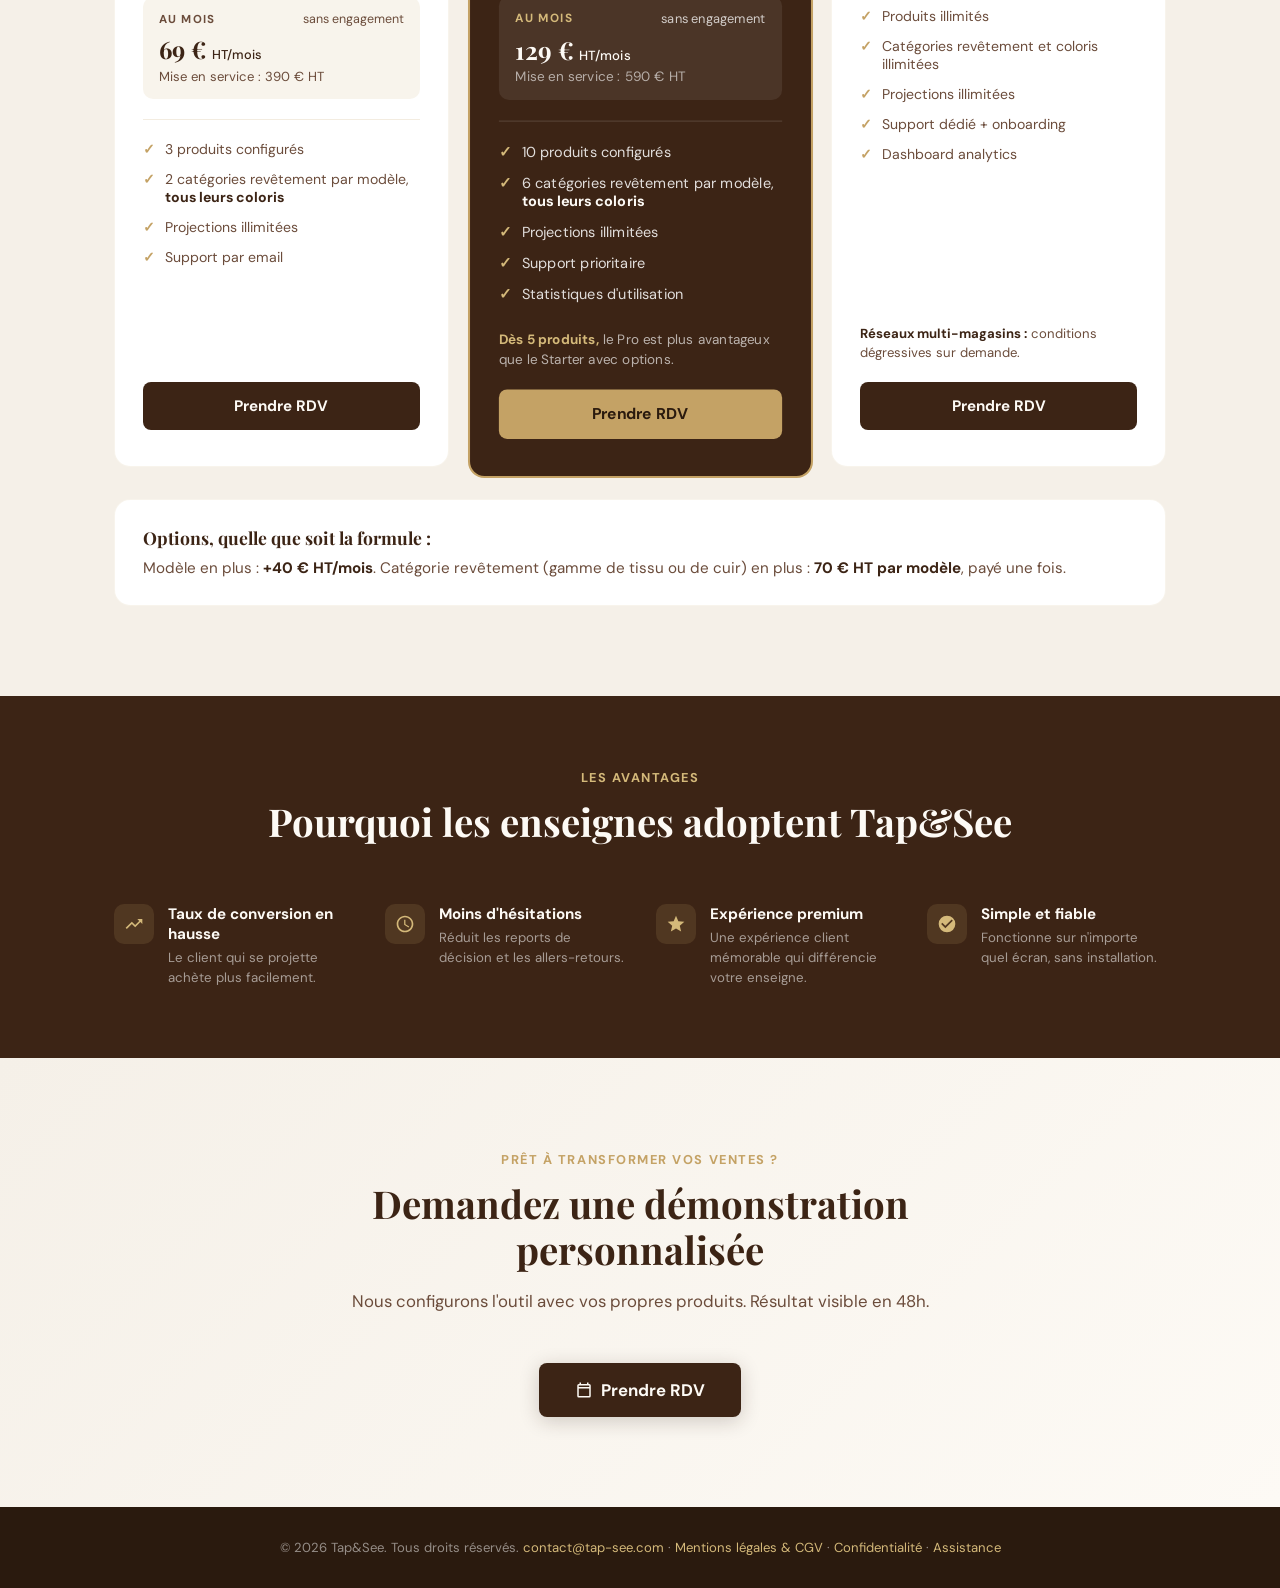
==== commit 275bc125: "Pages Assistance et Politique de confidentialité (exigées par Stripe) - assistance.html : contact, p" ====
--- a/ameublement.html
+++ b/ameublement.html
@@ -241,7 +241,7 @@
 <!-- FOOTER -->
 <footer>
   <div class="container">
-    <p>© 2026 Tap&See. Tous droits réservés. <a href="mailto:contact@tap-see.com">contact@tap-see.com</a> · <a href="mentions-legales.html">Mentions légales & CGV</a></p>
+    <p>© 2026 Tap&See. Tous droits réservés. <a href="mailto:contact@tap-see.com">contact@tap-see.com</a> · <a href="mentions-legales.html">Mentions légales & CGV</a> · <a href="politique-confidentialite.html">Confidentialité</a> · <a href="assistance.html">Assistance</a></p>
   </div>
 </footer>
 
